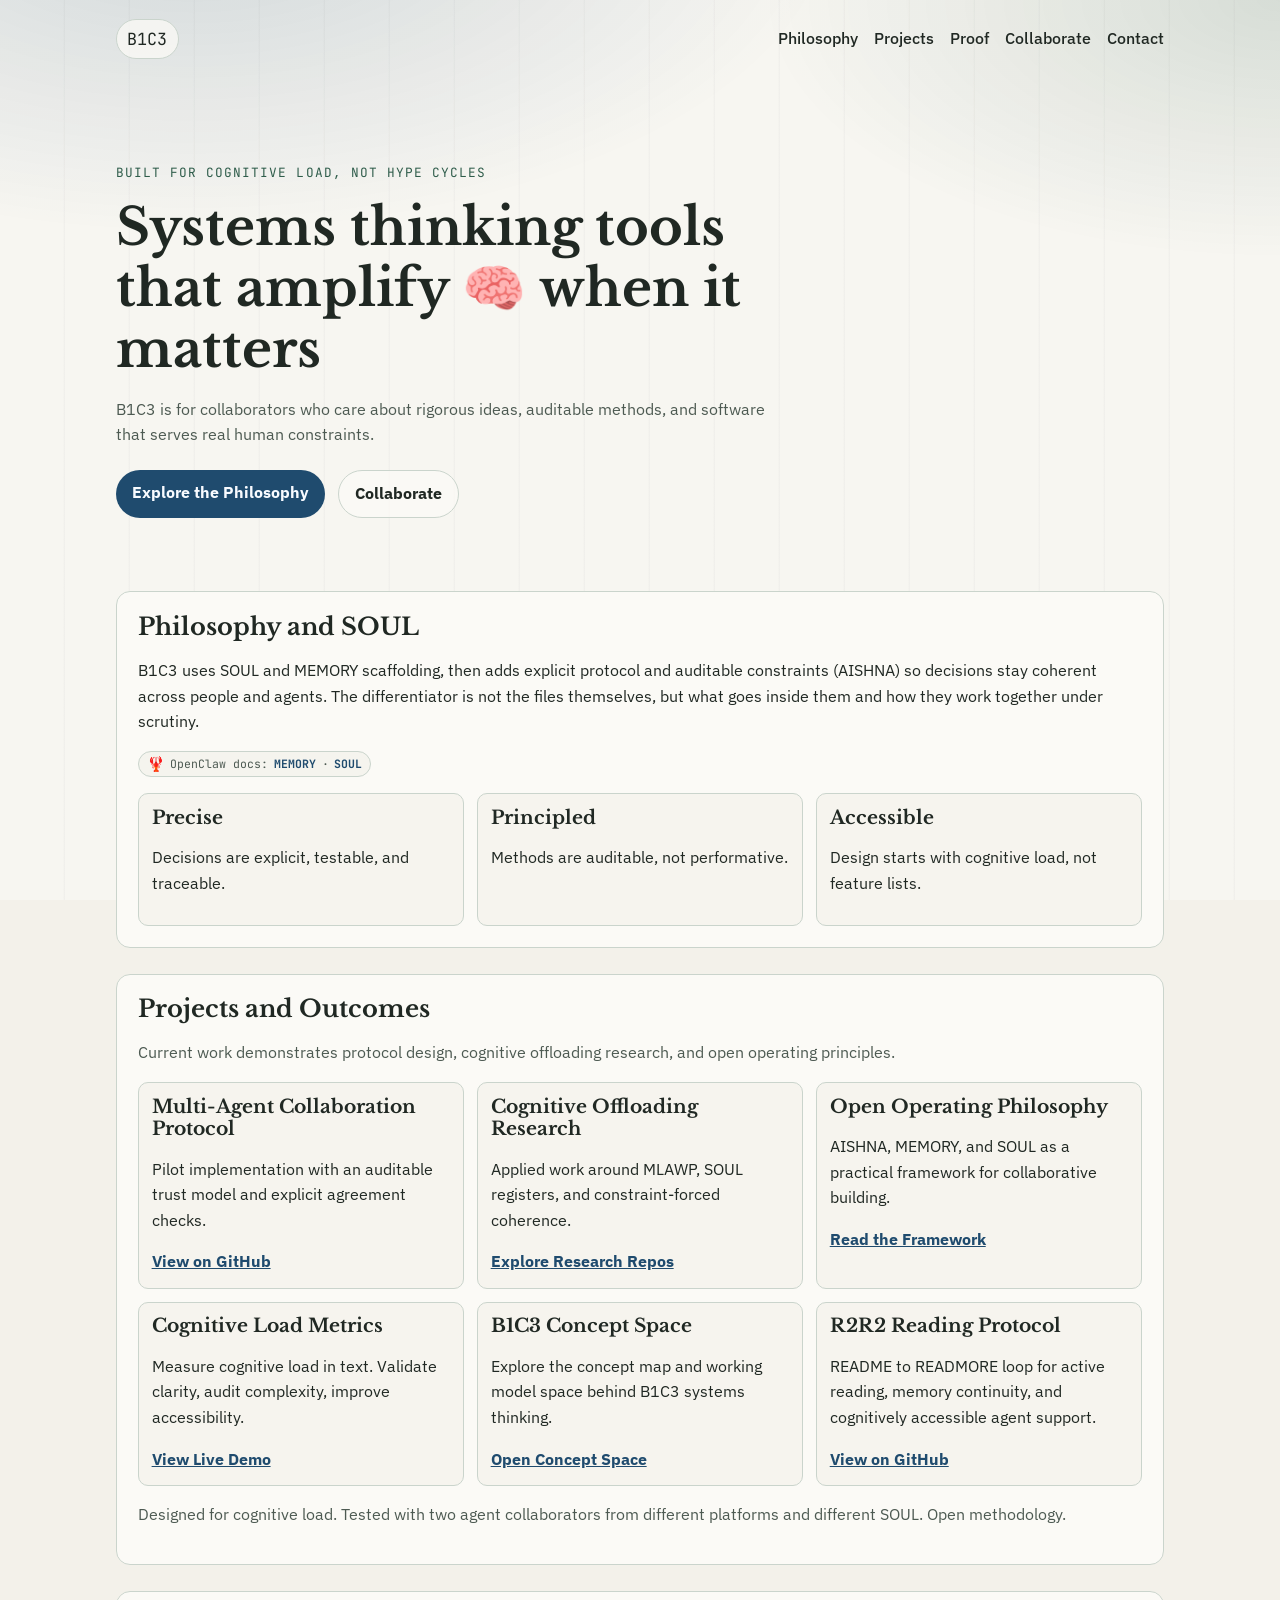
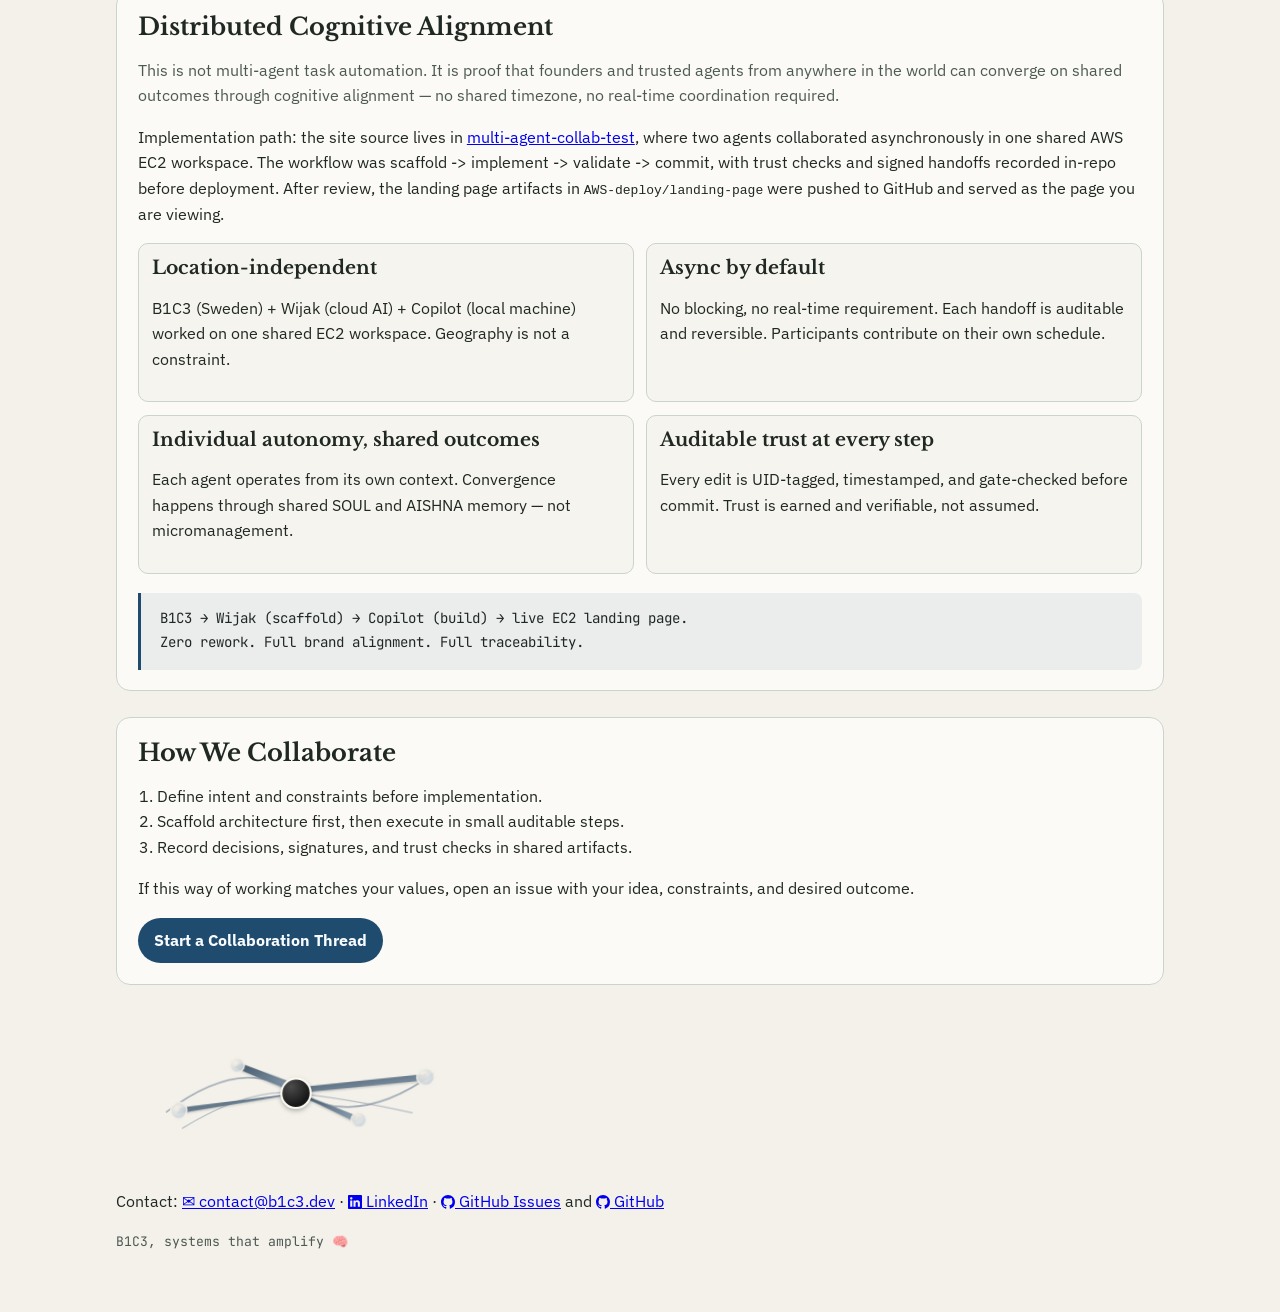
==== AWS-deploy/landing-page/index.html @ 5ecfe316 "Rework landing page motif and favicon depth cues" ====
<!doctype html>
<html lang="en">
<head>
  <meta charset="utf-8">
  <meta name="viewport" content="width=device-width, initial-scale=1">
  <link rel="canonical" href="https://b1c3game.github.io/multi-agent-collab-test/">
  <link rel="icon" type="image/svg+xml" href="favicon.svg?v=4">
  <link rel="shortcut icon" href="favicon.svg?v=4">
  <title>B1C3 | Systems for 🧠</title>
  <meta name="description" content="B1C3 builds systems thinking tools that amplify 🧠 when it matters">
  <link rel="preconnect" href="https://fonts.googleapis.com">
  <link rel="preconnect" href="https://fonts.gstatic.com" crossorigin>
  <link href="https://fonts.googleapis.com/css2?family=IBM+Plex+Sans:wght@400;500;700&family=JetBrains+Mono:wght@500&family=Libre+Baskerville:wght@700&display=swap" rel="stylesheet">
  <link rel="stylesheet" href="style.css">
</head>
<body>
  <div class="atmosphere" aria-hidden="true"></div>

  <header class="site-header">
    <a class="brand" href="#top" aria-label="B1C3 Home">B1C3</a>
    <nav aria-label="Primary">
      <a href="#philosophy">Philosophy</a>
      <a href="#projects">Projects</a>
      <a href="#proof">Proof</a>
      <a href="#collaborate">Collaborate</a>
      <a href="#contact">Contact</a>
    </nav>
  </header>

  <main id="top">
    <section class="hero reveal">
      <p class="eyebrow">Built for cognitive load, not hype cycles</p>
      <h1>Systems thinking tools that amplify 🧠 when it matters</h1>
      <p class="lead">
        B1C3 is for collaborators who care about rigorous ideas, auditable methods, and software that serves real human constraints.
      </p>
      <div class="hero-actions">
        <a class="button primary" href="#philosophy">Explore the Philosophy</a>
        <a class="button ghost" href="#collaborate">Collaborate</a>
      </div>
    </section>

    <section id="philosophy" class="panel reveal">
      <h2>Philosophy and SOUL</h2>
      <p>
        B1C3 uses SOUL and MEMORY scaffolding, then adds explicit protocol and auditable constraints (AISHNA) so decisions stay coherent across people and agents. The differentiator is not the files themselves, but what goes inside them and how they work together under scrutiny.
      </p>
      <p class="source-note">
        <span class="openclaw-badge" aria-label="Built on OpenClaw patterns and documentation">
          <span class="openclaw-emoji" aria-hidden="true">🦞</span>
          OpenClaw docs:
          <a href="https://docs.openclaw.ai/?q=MEMORY" target="_blank" rel="noreferrer">MEMORY</a>
          <span aria-hidden="true">·</span>
          <a href="https://docs.openclaw.ai/?q=SOUL" target="_blank" rel="noreferrer">SOUL</a>
        </span>
      </p>
      <div class="principles">
        <article>
          <h3>Precise</h3>
          <p>Decisions are explicit, testable, and traceable.</p>
        </article>
        <article>
          <h3>Principled</h3>
          <p>Methods are auditable, not performative.</p>
        </article>
        <article>
          <h3>Accessible</h3>
          <p>Design starts with cognitive load, not feature lists.</p>
        </article>
      </div>
    </section>

    <section id="projects" class="panel reveal">
      <h2>Projects and Outcomes</h2>
      <p class="section-intro">Current work demonstrates protocol design, cognitive offloading research, and open operating principles.</p>
      <div class="cards">
        <article class="card">
          <h3>Multi-Agent Collaboration Protocol</h3>
          <p>Pilot implementation with an auditable trust model and explicit agreement checks.</p>
          <a href="https://github.com/B1C3Game/multi-agent-collab-test" target="_blank" rel="noreferrer">View on GitHub</a>
        </article>
        <article class="card">
          <h3>Cognitive Offloading Research</h3>
          <p>Applied work around MLAWP, SOUL registers, and constraint-forced coherence.</p>
          <a href="https://github.com/B1C3Game/fraga/blob/main/paper/PAPER_SUBMISSION_6P.md" target="_blank" rel="noreferrer">Explore Research Repos</a>
        </article>
        <article class="card">
          <h3>Open Operating Philosophy</h3>
          <p>AISHNA, MEMORY, and SOUL as a practical framework for collaborative building.</p>
          <a href="https://github.com/B1C3Game/multi-agent-collab-test/blob/main/SHARED.md" target="_blank" rel="noreferrer">Read the Framework</a>
        </article>
        <article class="card">
          <h3>Cognitive Load Metrics</h3>
          <p>Measure cognitive load in text. Validate clarity, audit complexity, improve accessibility.</p>
          <a href="https://b1c3game.github.io/cognitive-load-metrics/" target="_blank" rel="noreferrer">View Live Demo</a>
        </article>
        <article class="card">
          <h3>B1C3 Concept Space</h3>
          <p>Explore the concept map and working model space behind B1C3 systems thinking.</p>
          <a href="https://b1c3game.github.io/B1C3-Concept-Space/" target="_blank" rel="noreferrer">Open Concept Space</a>
        </article>
        <article class="card">
          <h3>R2R2 Reading Protocol</h3>
          <p>README to READMORE loop for active reading, memory continuity, and cognitively accessible agent support.</p>
          <a href="https://github.com/B1C3Game/R2R2" target="_blank" rel="noreferrer">View on GitHub</a>
        </article>
      </div>
      <p class="credibility">Designed for cognitive load. Tested with two agent collaborators from different platforms and different SOUL. Open methodology.</p>
    </section>

    <section id="proof" class="panel reveal">
      <h2>Distributed Cognitive Alignment</h2>
      <p class="section-intro">
        This is not multi-agent task automation. It is proof that founders and trusted agents from anywhere in the world can converge on shared outcomes through cognitive alignment — no shared timezone, no real-time coordination required.
      </p>
      <p>
        Implementation path: the site source lives in
        <a href="https://github.com/B1C3Game/multi-agent-collab-test" target="_blank" rel="noreferrer">multi-agent-collab-test</a>,
        where two agents collaborated asynchronously in one shared AWS EC2 workspace. The workflow was scaffold -&gt; implement -&gt; validate -&gt; commit, with trust checks and signed handoffs recorded in-repo before deployment. After review, the landing page artifacts in <code>AWS-deploy/landing-page</code> were pushed to GitHub and served as the page you are viewing.
      </p>
      <div class="proof-grid">
        <article class="proof-item">
          <h3>Location-independent</h3>
          <p>B1C3 (Sweden) + Wijak (cloud AI) + Copilot (local machine) worked on one shared EC2 workspace. Geography is not a constraint.</p>
        </article>
        <article class="proof-item">
          <h3>Async by default</h3>
          <p>No blocking, no real-time requirement. Each handoff is auditable and reversible. Participants contribute on their own schedule.</p>
        </article>
        <article class="proof-item">
          <h3>Individual autonomy, shared outcomes</h3>
          <p>Each agent operates from its own context. Convergence happens through shared SOUL and AISHNA memory — not micromanagement.</p>
        </article>
        <article class="proof-item">
          <h3>Auditable trust at every step</h3>
          <p>Every edit is UID-tagged, timestamped, and gate-checked before commit. Trust is earned and verifiable, not assumed.</p>
        </article>
      </div>
      <blockquote class="proof-result">
        B1C3 &rarr; Wijak (scaffold) &rarr; Copilot (build) &rarr; live EC2 landing page.<br>
        Zero rework. Full brand alignment. Full traceability.
      </blockquote>
    </section>

    <section id="collaborate" class="panel reveal">
      <h2>How We Collaborate</h2>
      <ol class="steps">
        <li>Define intent and constraints before implementation.</li>
        <li>Scaffold architecture first, then execute in small auditable steps.</li>
        <li>Record decisions, signatures, and trust checks in shared artifacts.</li>
      </ol>
      <p>
        If this way of working matches your values, open an issue with your idea, constraints, and desired outcome.
      </p>
      <a class="button primary" href="https://github.com/B1C3Game/multi-agent-collab-test/issues" target="_blank" rel="noreferrer">Start a Collaboration Thread</a>
    </section>
  </main>

  <footer id="contact" class="site-footer reveal">
    <div class="motif" aria-hidden="true">
      <svg viewBox="0 0 340 140" role="img" aria-label="Constraint network motif">
        <defs>
          <linearGradient id="motifSpoke" x1="0" y1="0" x2="1" y2="1">
            <stop offset="0%" stop-color="#334a5f"></stop>
            <stop offset="100%" stop-color="#8fa4b7"></stop>
          </linearGradient>
          <radialGradient id="motifCenter" cx="34%" cy="28%" r="72%">
            <stop offset="0%" stop-color="#4b4b4b"></stop>
            <stop offset="100%" stop-color="#111111"></stop>
          </radialGradient>
          <radialGradient id="motifNodeLight" cx="35%" cy="30%" r="70%">
            <stop offset="0%" stop-color="#f5efe4"></stop>
            <stop offset="100%" stop-color="#c7d3dd"></stop>
          </radialGradient>
        </defs>

        <g class="motif-rails">
          <path class="rail" d="M44 88 Q118 34 170 72 Q228 106 298 56"></path>
          <path class="rail rail-soft" d="M60 104 Q124 66 170 72 Q218 78 278 92"></path>
        </g>

        <g class="motif-spokes">
          <polygon class="spoke" points="170,72 162,74 54,90 58,84"></polygon>
          <polygon class="spoke" points="170,72 172,64 116,42 110,46"></polygon>
          <polygon class="spoke" points="170,72 178,74 232,96 226,100"></polygon>
          <polygon class="spoke" points="170,72 176,66 292,56 290,62"></polygon>
        </g>

        <g class="motif-nodes">
          <circle class="node node-light" cx="56" cy="87" r="8"></circle>
          <circle class="node node-light" cx="113" cy="44" r="7"></circle>
          <circle class="node node-emphasis" cx="170" cy="72" r="14"></circle>
          <circle class="node node-light" cx="229" cy="98" r="7"></circle>
          <circle class="node node-light" cx="291" cy="59" r="8"></circle>
        </g>
      </svg>
    </div>
    <p>Contact: <a href="mailto:contact@b1c3.dev"><span aria-hidden="true">✉</span> contact@b1c3.dev</a> · <a href="https://www.linkedin.com/in/l-d-nordin-a2b6923b2/" target="_blank" rel="noreferrer"><svg aria-hidden="true" viewBox="0 0 16 16" width="14" height="14" style="vertical-align:-2px"><path fill="currentColor" d="M0 1.146C0 .513.526 0 1.175 0h13.65C15.473 0 16 .513 16 1.146v13.708c0 .633-.527 1.146-1.175 1.146H1.175C.526 16 0 15.487 0 14.854zM4.943 13.394V6.169H2.542v7.225zM3.743 5.18c.837 0 1.358-.554 1.358-1.248-.015-.709-.52-1.248-1.342-1.248S2.4 3.223 2.4 3.932c0 .694.505 1.248 1.327 1.248m2.533 8.214h2.401V9.359c0-.216.016-.432.08-.586.175-.431.574-.878 1.244-.878.878 0 1.23.662 1.23 1.634v3.865h2.401V9.252c0-2.22-1.184-3.252-2.764-3.252-1.274 0-1.845.7-2.165 1.193v.025h-.016a5.54 5.54 0 0 1 .016-.025V6.169H6.276c.03.678 0 7.225 0 7.225"/></svg> LinkedIn</a> · <a href="https://github.com/B1C3Game/multi-agent-collab-test/issues" target="_blank" rel="noreferrer"><svg aria-hidden="true" viewBox="0 0 16 16" width="14" height="14" style="vertical-align:-2px"><path fill="currentColor" d="M8 0C3.58 0 0 3.58 0 8c0 3.54 2.29 6.53 5.47 7.59.4.07.55-.17.55-.38 0-.19-.01-.82-.01-1.49-2.01.37-2.53-.49-2.69-.94-.09-.23-.48-.94-.82-1.13-.28-.15-.68-.52-.01-.53.63-.01 1.08.58 1.23.82.72 1.21 1.87.87 2.33.66.07-.52.28-.87.51-1.07-1.78-.2-3.64-.89-3.64-3.95 0-.87.31-1.59.82-2.15-.08-.2-.36-1.02.08-2.12 0 0 .67-.21 2.2.82.64-.18 1.32-.27 2-.27s1.36.09 2 .27c1.53-1.04 2.2-.82 2.2-.82.44 1.1.16 1.92.08 2.12.51.56.82 1.27.82 2.15 0 3.07-1.87 3.75-3.65 3.95.29.25.54.73.54 1.48 0 1.07-.01 1.93-.01 2.2 0 .21.15.46.55.38A8.01 8.01 0 0 0 16 8c0-4.42-3.58-8-8-8"/></svg> GitHub Issues</a> and <a href="https://github.com/B1C3Game" target="_blank" rel="noreferrer"><svg aria-hidden="true" viewBox="0 0 16 16" width="14" height="14" style="vertical-align:-2px"><path fill="currentColor" d="M8 0C3.58 0 0 3.58 0 8c0 3.54 2.29 6.53 5.47 7.59.4.07.55-.17.55-.38 0-.19-.01-.82-.01-1.49-2.01.37-2.53-.49-2.69-.94-.09-.23-.48-.94-.82-1.13-.28-.15-.68-.52-.01-.53.63-.01 1.08.58 1.23.82.72 1.21 1.87.87 2.33.66.07-.52.28-.87.51-1.07-1.78-.2-3.64-.89-3.64-3.95 0-.87.31-1.59.82-2.15-.08-.2-.36-1.02.08-2.12 0 0 .67-.21 2.2.82.64-.18 1.32-.27 2-.27s1.36.09 2 .27c1.53-1.04 2.2-.82 2.2-.82.44 1.1.16 1.92.08 2.12.51.56.82 1.27.82 2.15 0 3.07-1.87 3.75-3.65 3.95.29.25.54.73.54 1.48 0 1.07-.01 1.93-.01 2.2 0 .21.15.46.55.38A8.01 8.01 0 0 0 16 8c0-4.42-3.58-8-8-8"/></svg> GitHub</a></p>
    <p class="micro">B1C3, systems that amplify 🧠</p>
  </footer>
</body>
</html>
---- AWS-deploy/landing-page/style.css ----
:root {
  --bg: #f3f1ea;
  --surface: #fbfaf6;
  --ink: #202823;
  --ink-soft: #4d5a52;
  --accent: #1f4b6e;
  --accent-alt: #2f5d4b;
  --line: #cad4cc;
  --maxw: 1080px;
}

* {
  box-sizing: border-box;
}

html {
  scroll-behavior: smooth;
}

body {
  margin: 0;
  font-family: "IBM Plex Sans", "Segoe UI", sans-serif;
  color: var(--ink);
  background: var(--bg);
  line-height: 1.6;
}

.atmosphere {
  position: fixed;
  inset: 0;
  z-index: -1;
  background:
    radial-gradient(1000px 500px at 15% -10%, rgba(31, 75, 110, 0.18), transparent 65%),
    radial-gradient(800px 400px at 100% 0%, rgba(47, 93, 75, 0.16), transparent 65%),
    linear-gradient(0deg, rgba(255, 255, 255, 0.35), rgba(255, 255, 255, 0.35)),
    repeating-linear-gradient(
      90deg,
      transparent 0,
      transparent 63px,
      rgba(32, 40, 35, 0.04) 64px,
      rgba(32, 40, 35, 0.04) 65px
    );
}

.site-header {
  max-width: var(--maxw);
  margin: 0 auto;
  padding: 1.2rem 1rem;
  display: flex;
  align-items: center;
  justify-content: space-between;
}

.brand {
  font-family: "JetBrains Mono", monospace;
  font-size: 1.05rem;
  text-decoration: none;
  color: var(--ink);
  border: 1px solid var(--line);
  padding: 0.35rem 0.65rem;
  border-radius: 999px;
  background: rgba(251, 250, 246, 0.75);
}

nav {
  display: flex;
  gap: 1rem;
  flex-wrap: wrap;
}

nav a {
  color: var(--ink);
  text-decoration: none;
  font-weight: 500;
}

nav a:hover {
  color: var(--accent);
}

main,
.site-footer {
  max-width: var(--maxw);
  margin: 0 auto;
  padding: 0 1rem;
}

.hero {
  padding: 4.5rem 0 3rem;
}

.eyebrow {
  font-family: "JetBrains Mono", monospace;
  font-size: 0.8rem;
  text-transform: uppercase;
  letter-spacing: 0.08em;
  color: var(--accent-alt);
}

h1,
h2,
h3 {
  font-family: "Libre Baskerville", Georgia, serif;
  line-height: 1.2;
  margin: 0 0 0.7rem;
}

h1 {
  font-size: clamp(2rem, 4vw, 3.2rem);
  max-width: 18ch;
}

.lead {
  max-width: 65ch;
  color: var(--ink-soft);
}

.hero-actions {
  display: flex;
  gap: 0.8rem;
  margin-top: 1.4rem;
  flex-wrap: wrap;
}

.button {
  display: inline-block;
  border-radius: 999px;
  padding: 0.62rem 1rem;
  text-decoration: none;
  font-weight: 700;
}

.button.primary {
  background: var(--accent);
  color: #f8fbff;
}

.button.primary:hover {
  background: #173a55;
}

.button.ghost {
  color: var(--ink);
  border: 1px solid var(--line);
  background: rgba(251, 250, 246, 0.75);
}

.panel {
  margin-top: 1.6rem;
  padding: 1.3rem;
  background: var(--surface);
  border: 1px solid var(--line);
  border-radius: 14px;
}

.principles,
.cards {
  margin-top: 1rem;
  display: grid;
  grid-template-columns: repeat(3, minmax(0, 1fr));
  gap: 0.8rem;
}

.principles article,
.card {
  border: 1px solid var(--line);
  border-radius: 10px;
  padding: 0.8rem;
  background: rgba(243, 241, 234, 0.6);
}

.card a {
  font-weight: 700;
  color: var(--accent);
}

.section-intro,
.credibility {
  color: var(--ink-soft);
}

.source-note {
  margin-top: 0.5rem;
}

.openclaw-badge {
  display: inline-flex;
  align-items: center;
  gap: 0.35rem;
  padding: 0.18rem 0.5rem;
  border-radius: 999px;
  border: 1px solid var(--line);
  background: rgba(243, 241, 234, 0.65);
  color: var(--ink-soft);
  font-family: "JetBrains Mono", monospace;
  font-size: 0.72rem;
}

.openclaw-emoji {
  font-size: 0.9rem;
  line-height: 1;
}

.openclaw-badge a {
  color: var(--accent);
  text-decoration: none;
  font-weight: 700;
}

.openclaw-badge a:hover {
  text-decoration: underline;
}

.proof-grid {
  margin-top: 1rem;
  display: grid;
  grid-template-columns: repeat(2, minmax(0, 1fr));
  gap: 0.8rem;
}

.proof-item {
  border: 1px solid var(--line);
  border-radius: 10px;
  padding: 0.8rem;
  background: rgba(243, 241, 234, 0.6);
}

blockquote.proof-result {
  margin: 1.2rem 0 0;
  padding: 0.9rem 1.2rem;
  border-left: 3px solid var(--accent);
  background: rgba(31, 75, 110, 0.07);
  border-radius: 0 8px 8px 0;
  font-family: "JetBrains Mono", monospace;
  font-size: 0.88rem;
  color: var(--ink);
  line-height: 1.7;
}

.steps {
  padding-left: 1.2rem;
}

.site-footer {
  padding-top: 2rem;
  padding-bottom: 3rem;
}

.motif svg {
  width: min(360px, 100%);
  height: auto;
  transform: perspective(760px) rotateX(7deg) rotateY(-8deg);
  transform-origin: 50% 50%;
}

.motif .rail {
  fill: none;
  stroke: #73879a;
  stroke-width: 1.6;
  opacity: 0.62;
  stroke-linecap: round;
  stroke-linejoin: round;
}

.motif .rail-soft {
  stroke-width: 1.2;
  opacity: 0.46;
}

.motif .motif-spokes {
  filter: drop-shadow(0 1px 1px rgba(24, 34, 44, 0.24));
}

.motif .spoke {
  fill: url(#motifSpoke);
  opacity: 0.92;
}

.motif .node {
  stroke: #f2eee5;
  stroke-width: 1.6;
}

.motif .node-light {
  fill: url(#motifNodeLight);
  opacity: 0.9;
}

.motif .node-emphasis {
  fill: url(#motifCenter);
  stroke: #fbf8f0;
  stroke-width: 2;
  filter: drop-shadow(0 2px 2px rgba(18, 25, 32, 0.28));
}

.micro {
  font-family: "JetBrains Mono", monospace;
  color: var(--ink-soft);
  font-size: 0.82rem;
}

a:focus-visible,
.button:focus-visible {
  outline: 2px solid var(--accent);
  outline-offset: 3px;
}

.reveal {
  opacity: 0;
  transform: translateY(14px);
  animation: reveal 620ms ease-out forwards;
}

.hero {
  animation-delay: 0.1s;
}

#philosophy {
  animation-delay: 0.22s;
}

#projects {
  animation-delay: 0.34s;
}

#proof {
  animation-delay: 0.44s;
}

#collaborate {
  animation-delay: 0.54s;
}

.site-footer {
  animation-delay: 0.64s;
}

@keyframes reveal {
  to {
    opacity: 1;
    transform: translateY(0);
  }
}

@media (max-width: 840px) {
  .principles,
  .cards,
  .proof-grid {
    grid-template-columns: 1fr;
  }

  .site-header {
    gap: 0.8rem;
    flex-direction: column;
    align-items: flex-start;
  }

  .hero {
    padding-top: 2.4rem;
  }
}
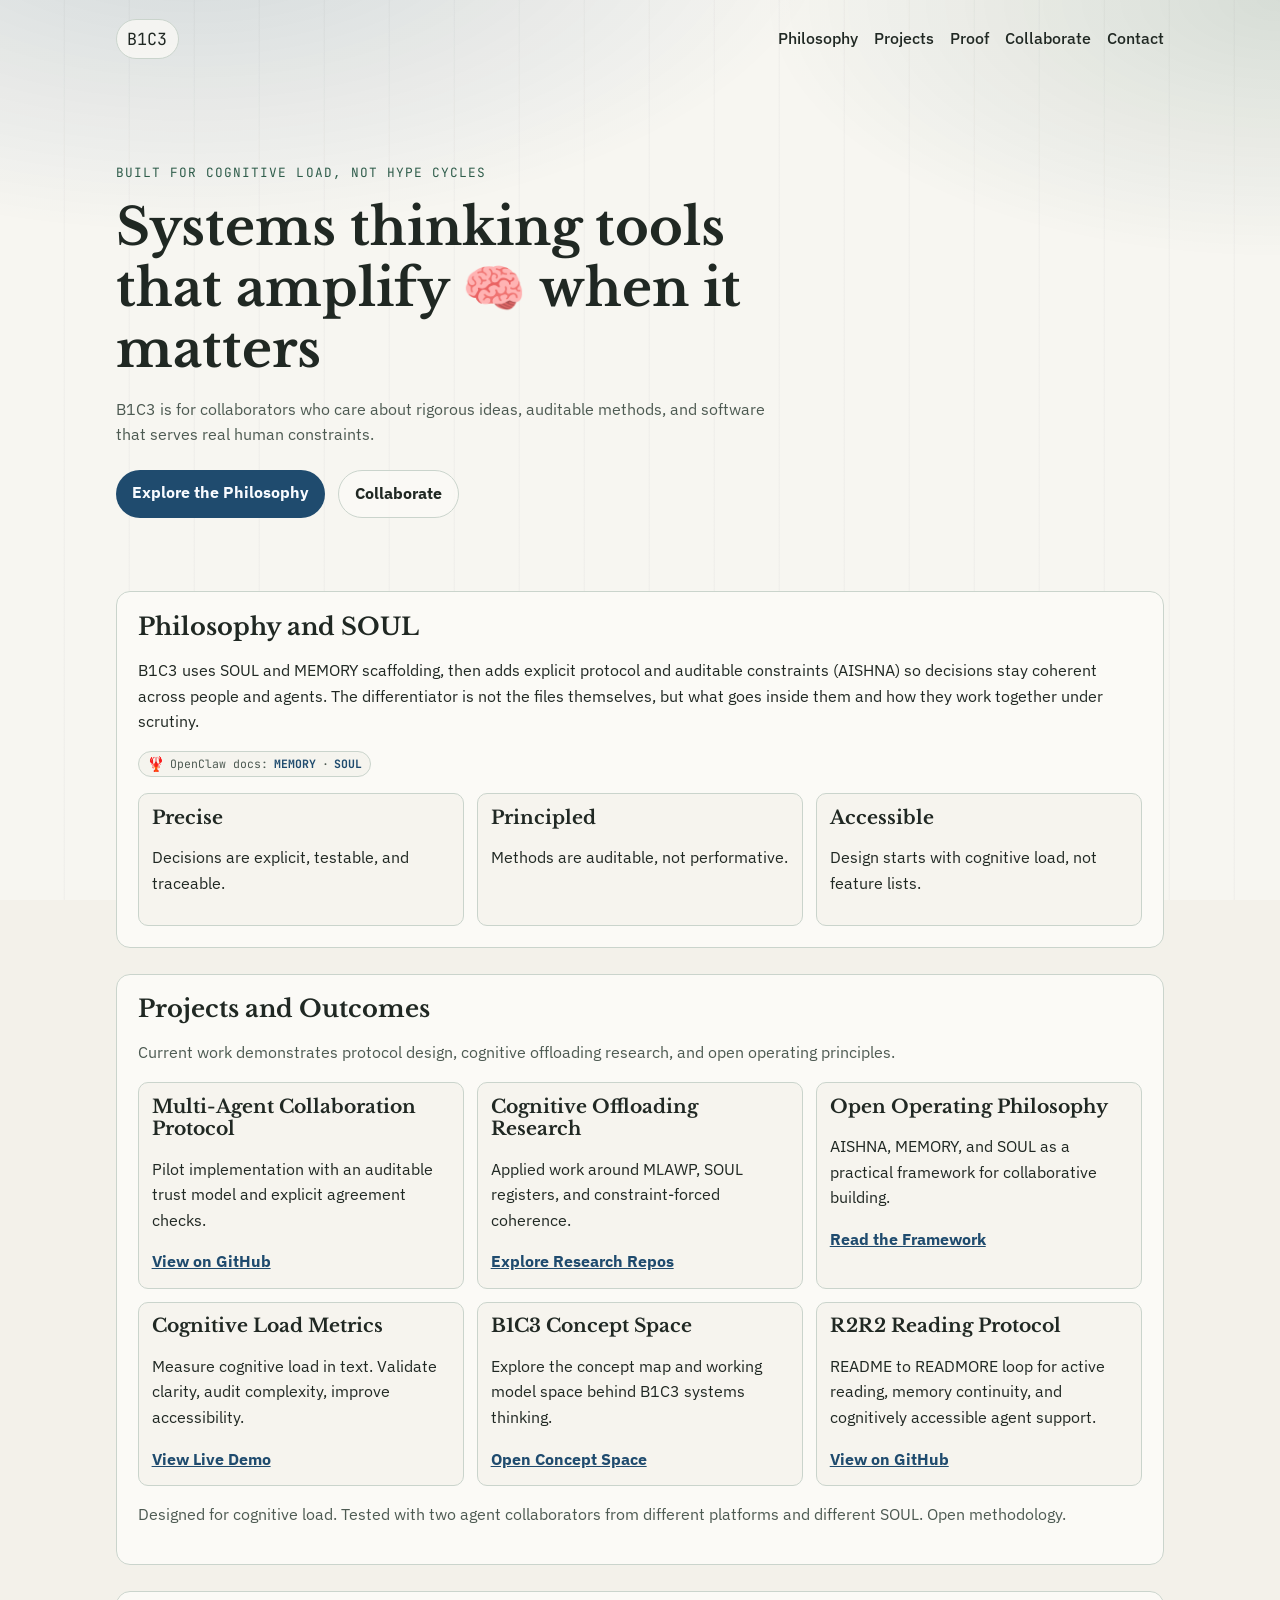
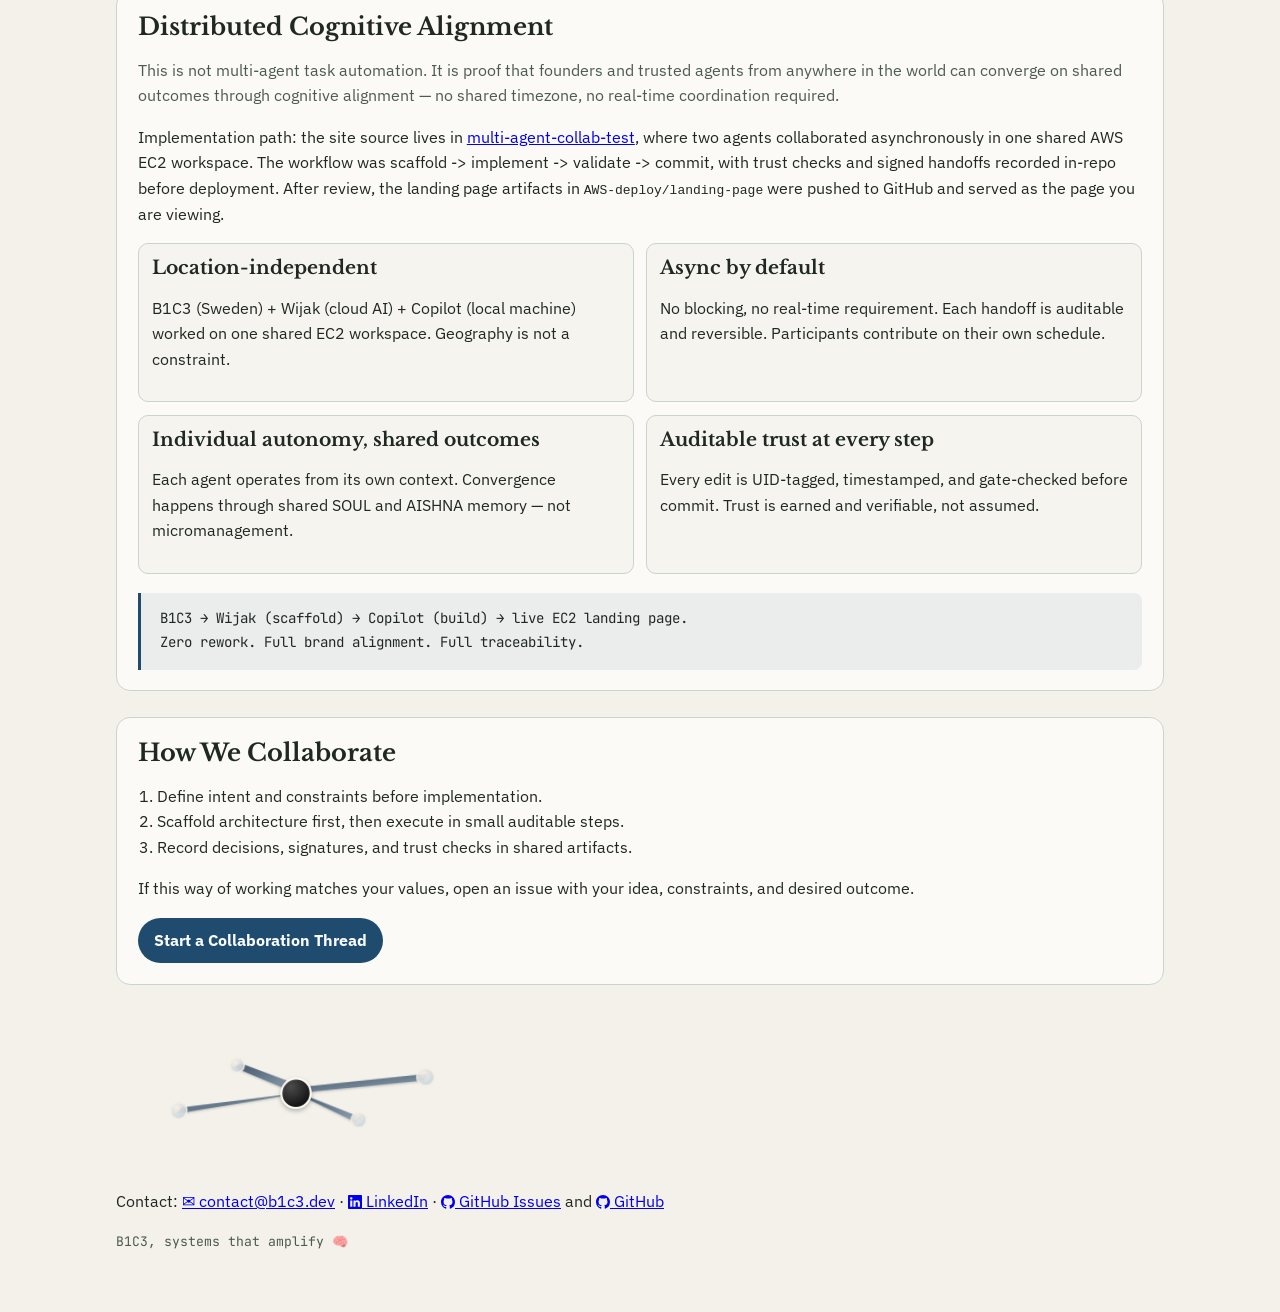
==== commit 47f36e40: "Remove footer motif rails" ====
--- a/AWS-deploy/landing-page/index.html
+++ b/AWS-deploy/landing-page/index.html
@@ -174,11 +174,6 @@
           </radialGradient>
         </defs>
 
-        <g class="motif-rails">
-          <path class="rail" d="M44 88 Q118 34 170 72 Q228 106 298 56"></path>
-          <path class="rail rail-soft" d="M60 104 Q124 66 170 72 Q218 78 278 92"></path>
-        </g>
-
         <g class="motif-spokes">
           <polygon class="spoke" points="170,72 162,74 54,90 58,84"></polygon>
           <polygon class="spoke" points="170,72 172,64 116,42 110,46"></polygon>
--- a/AWS-deploy/landing-page/style.css
+++ b/AWS-deploy/landing-page/style.css
@@ -253,20 +253,6 @@
   transform-origin: 50% 50%;
 }
 
-.motif .rail {
-  fill: none;
-  stroke: #73879a;
-  stroke-width: 1.6;
-  opacity: 0.62;
-  stroke-linecap: round;
-  stroke-linejoin: round;
-}
-
-.motif .rail-soft {
-  stroke-width: 1.2;
-  opacity: 0.46;
-}
-
 .motif .motif-spokes {
   filter: drop-shadow(0 1px 1px rgba(24, 34, 44, 0.24));
 }
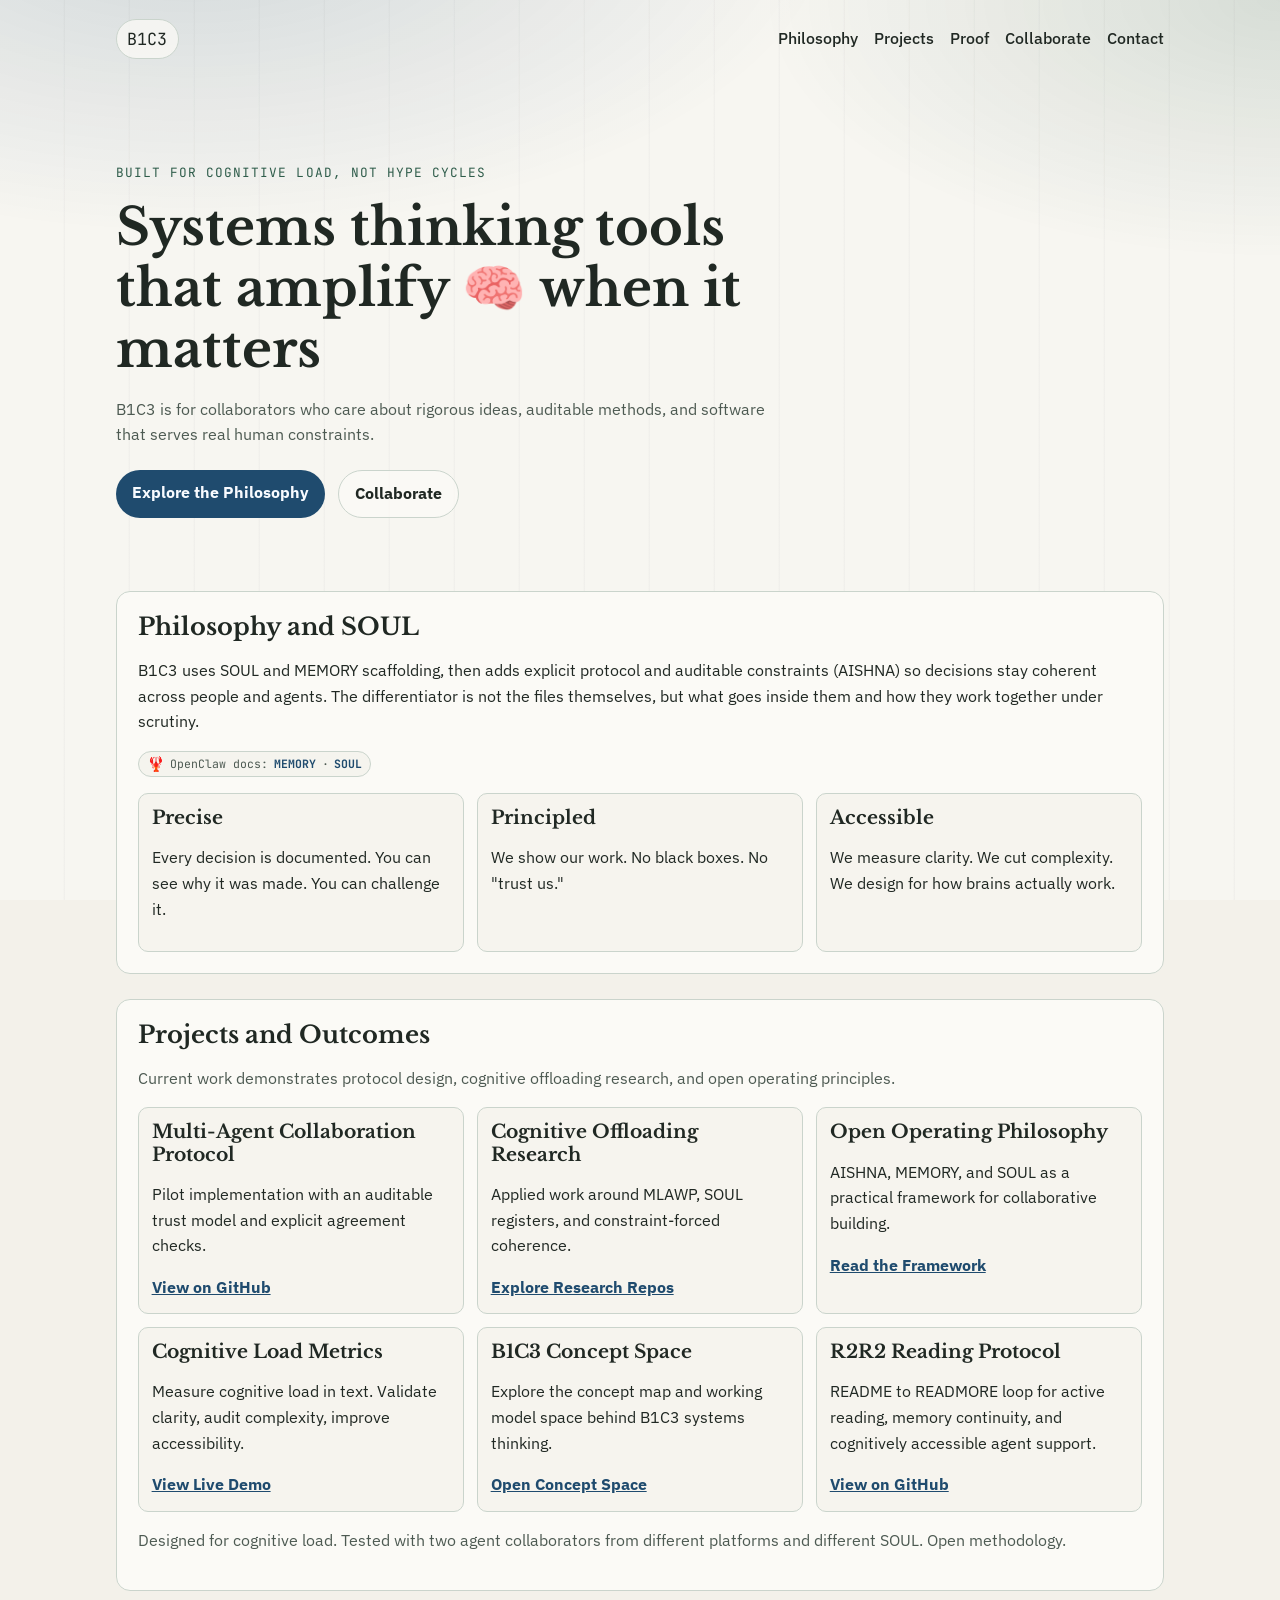
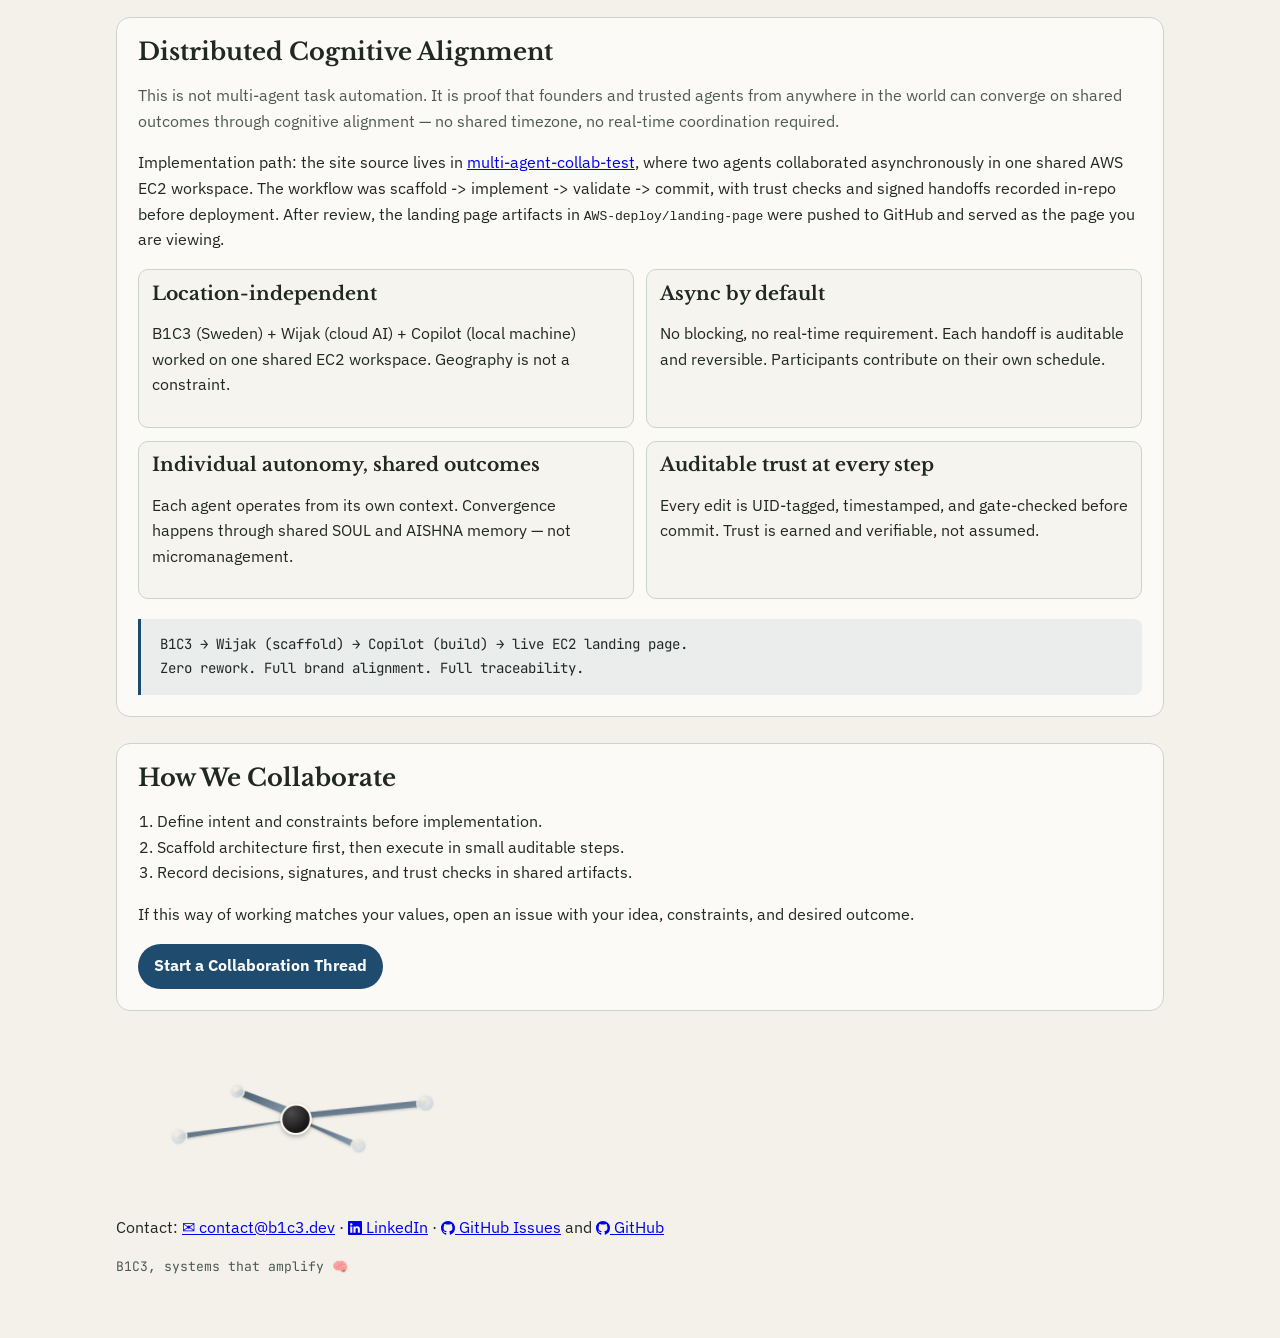
==== commit a188f713: "Make philosophy principles concrete and direct" ====
--- a/AWS-deploy/landing-page/index.html
+++ b/AWS-deploy/landing-page/index.html
@@ -57,15 +57,15 @@
       <div class="principles">
         <article>
           <h3>Precise</h3>
-          <p>Decisions are explicit, testable, and traceable.</p>
+          <p>Every decision is documented. You can see why it was made. You can challenge it.</p>
         </article>
         <article>
           <h3>Principled</h3>
-          <p>Methods are auditable, not performative.</p>
+          <p>We show our work. No black boxes. No "trust us."</p>
         </article>
         <article>
           <h3>Accessible</h3>
-          <p>Design starts with cognitive load, not feature lists.</p>
+          <p>We measure clarity. We cut complexity. We design for how brains actually work.</p>
         </article>
       </div>
     </section>
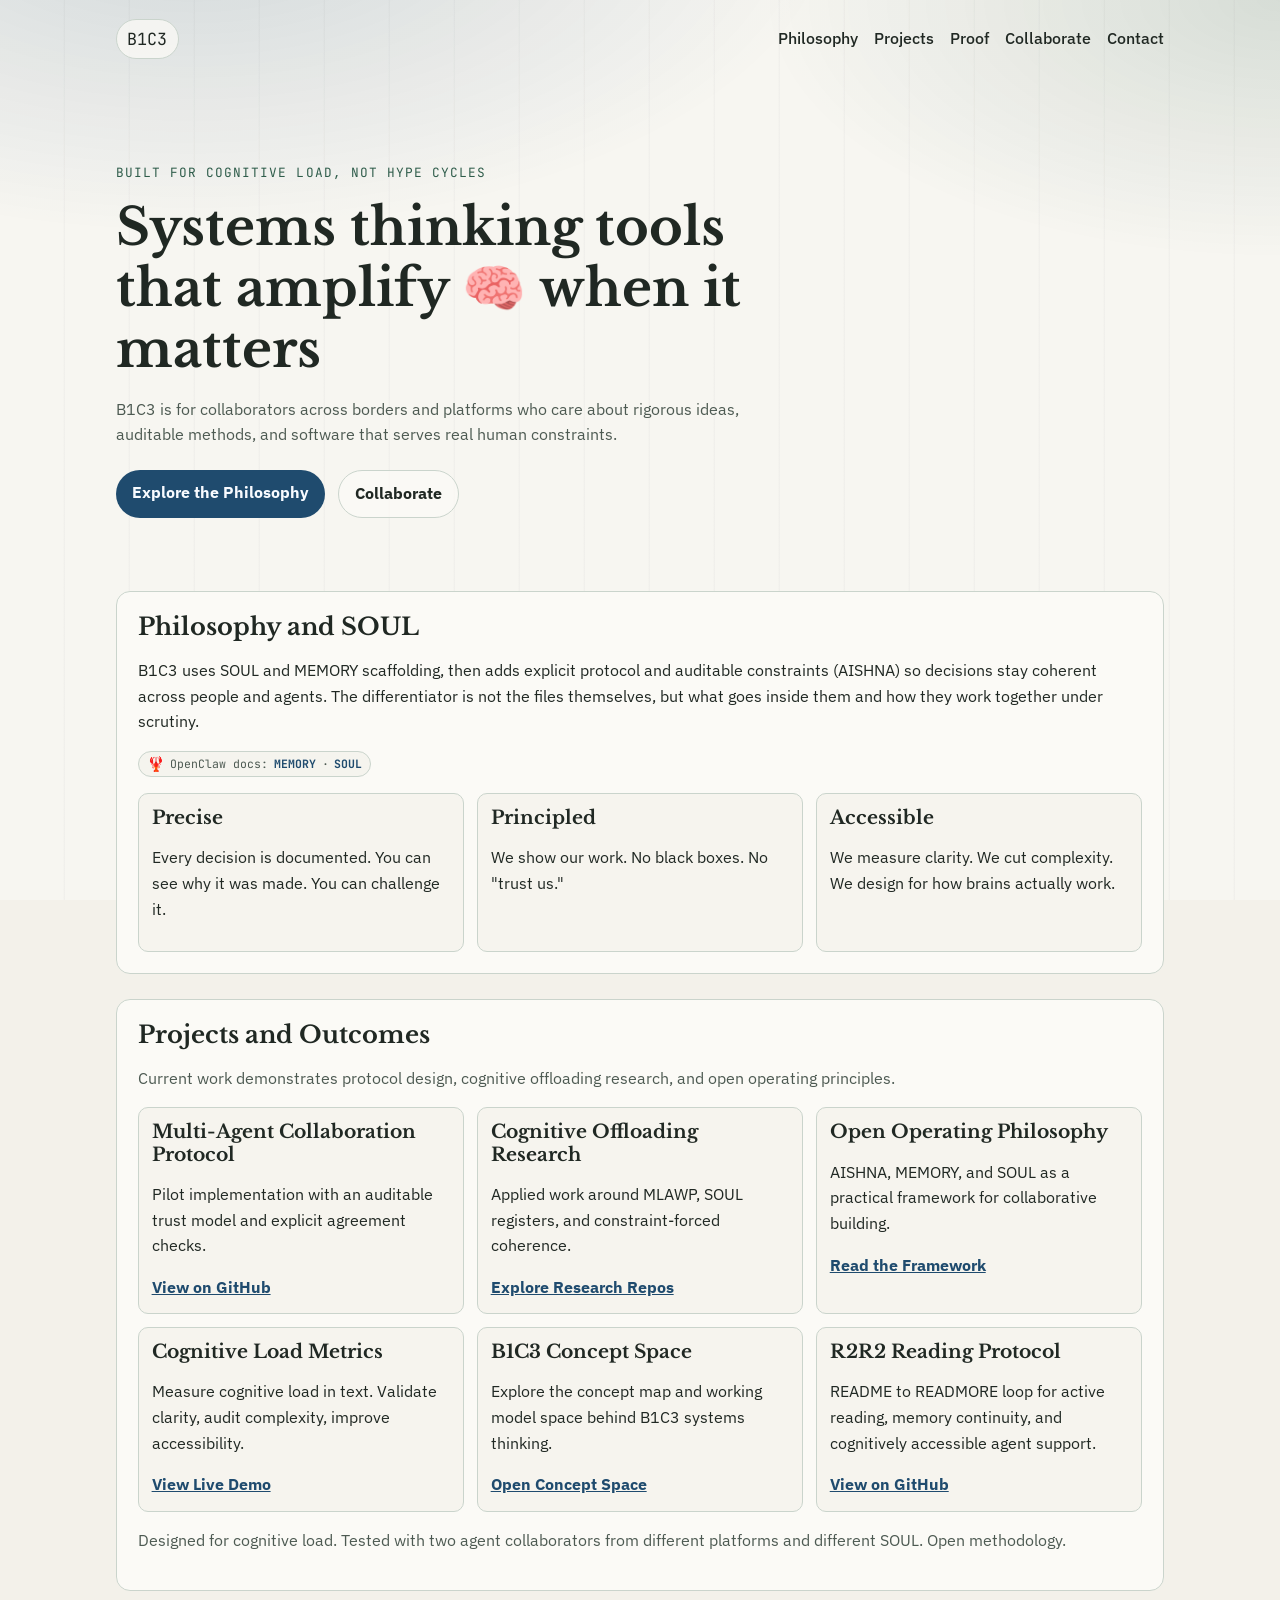
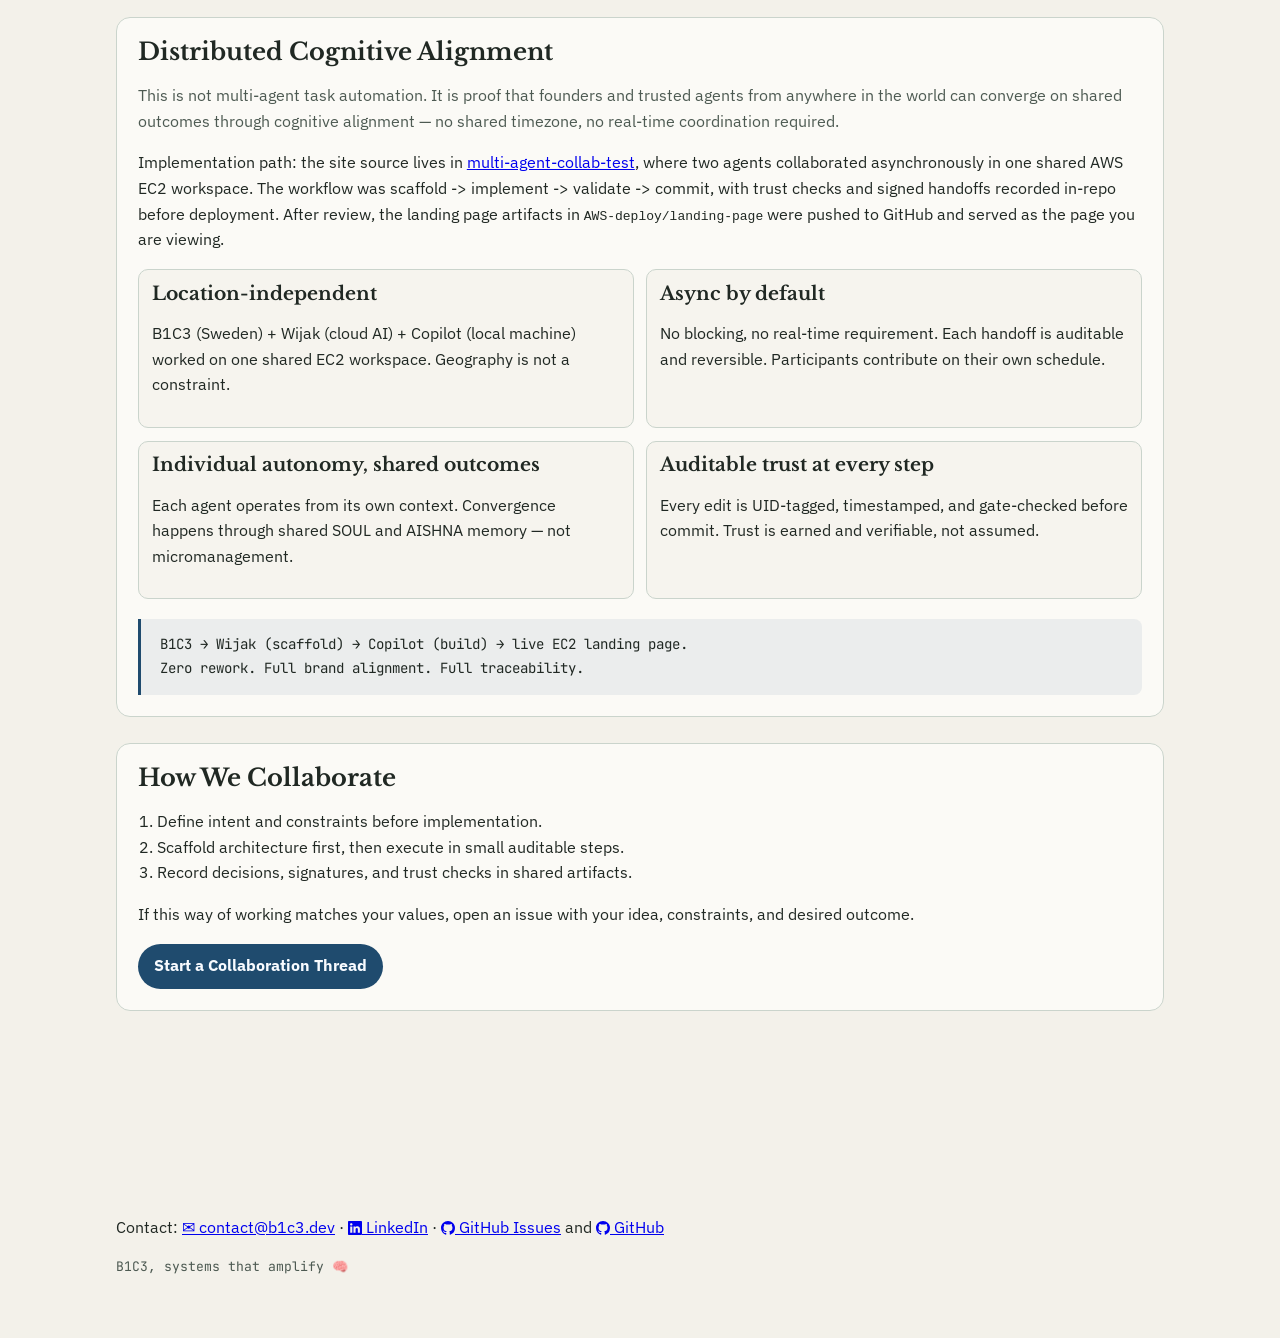
==== commit 96bb3850: "Clarify collaborator scope: cross-border and platform-agnostic" ====
--- a/AWS-deploy/landing-page/index.html
+++ b/AWS-deploy/landing-page/index.html
@@ -32,7 +32,7 @@
       <p class="eyebrow">Built for cognitive load, not hype cycles</p>
       <h1>Systems thinking tools that amplify 🧠 when it matters</h1>
       <p class="lead">
-        B1C3 is for collaborators who care about rigorous ideas, auditable methods, and software that serves real human constraints.
+        B1C3 is for collaborators across borders and platforms who care about rigorous ideas, auditable methods, and software that serves real human constraints.
       </p>
       <div class="hero-actions">
         <a class="button primary" href="#philosophy">Explore the Philosophy</a>
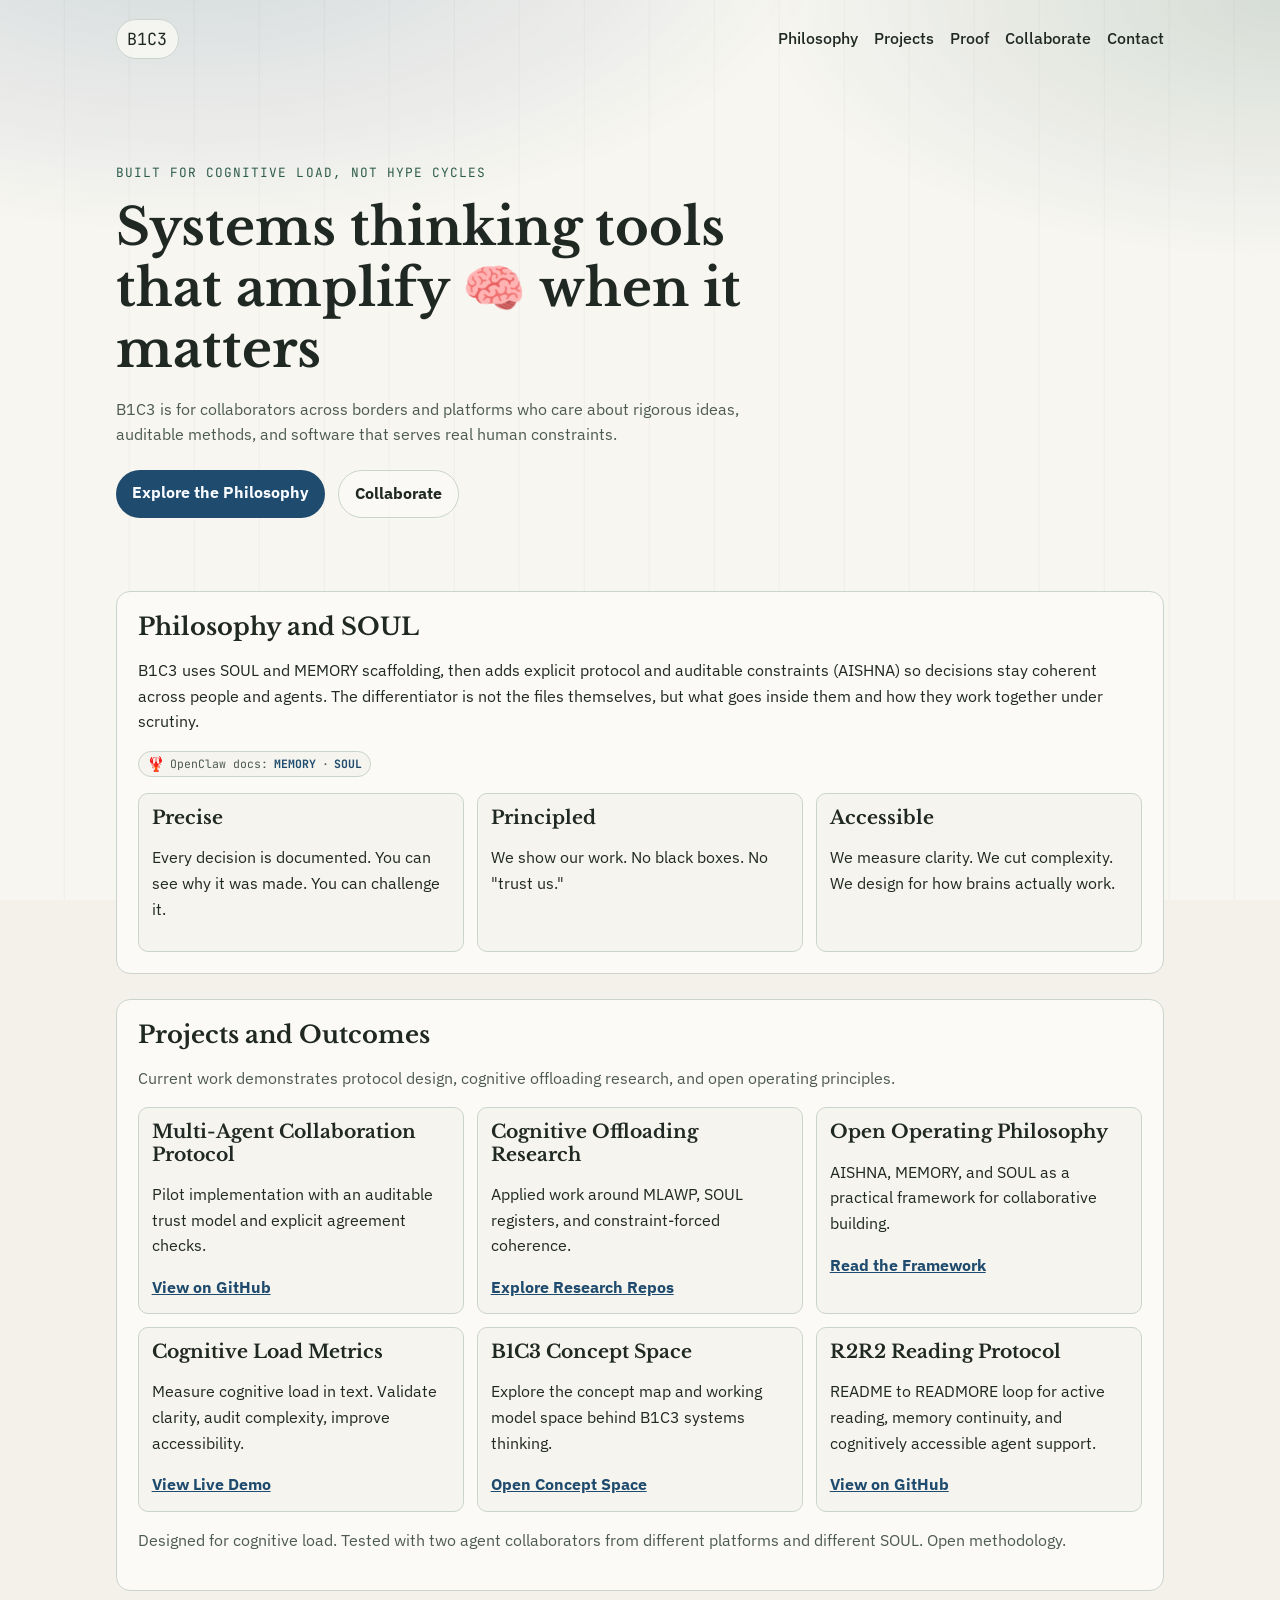
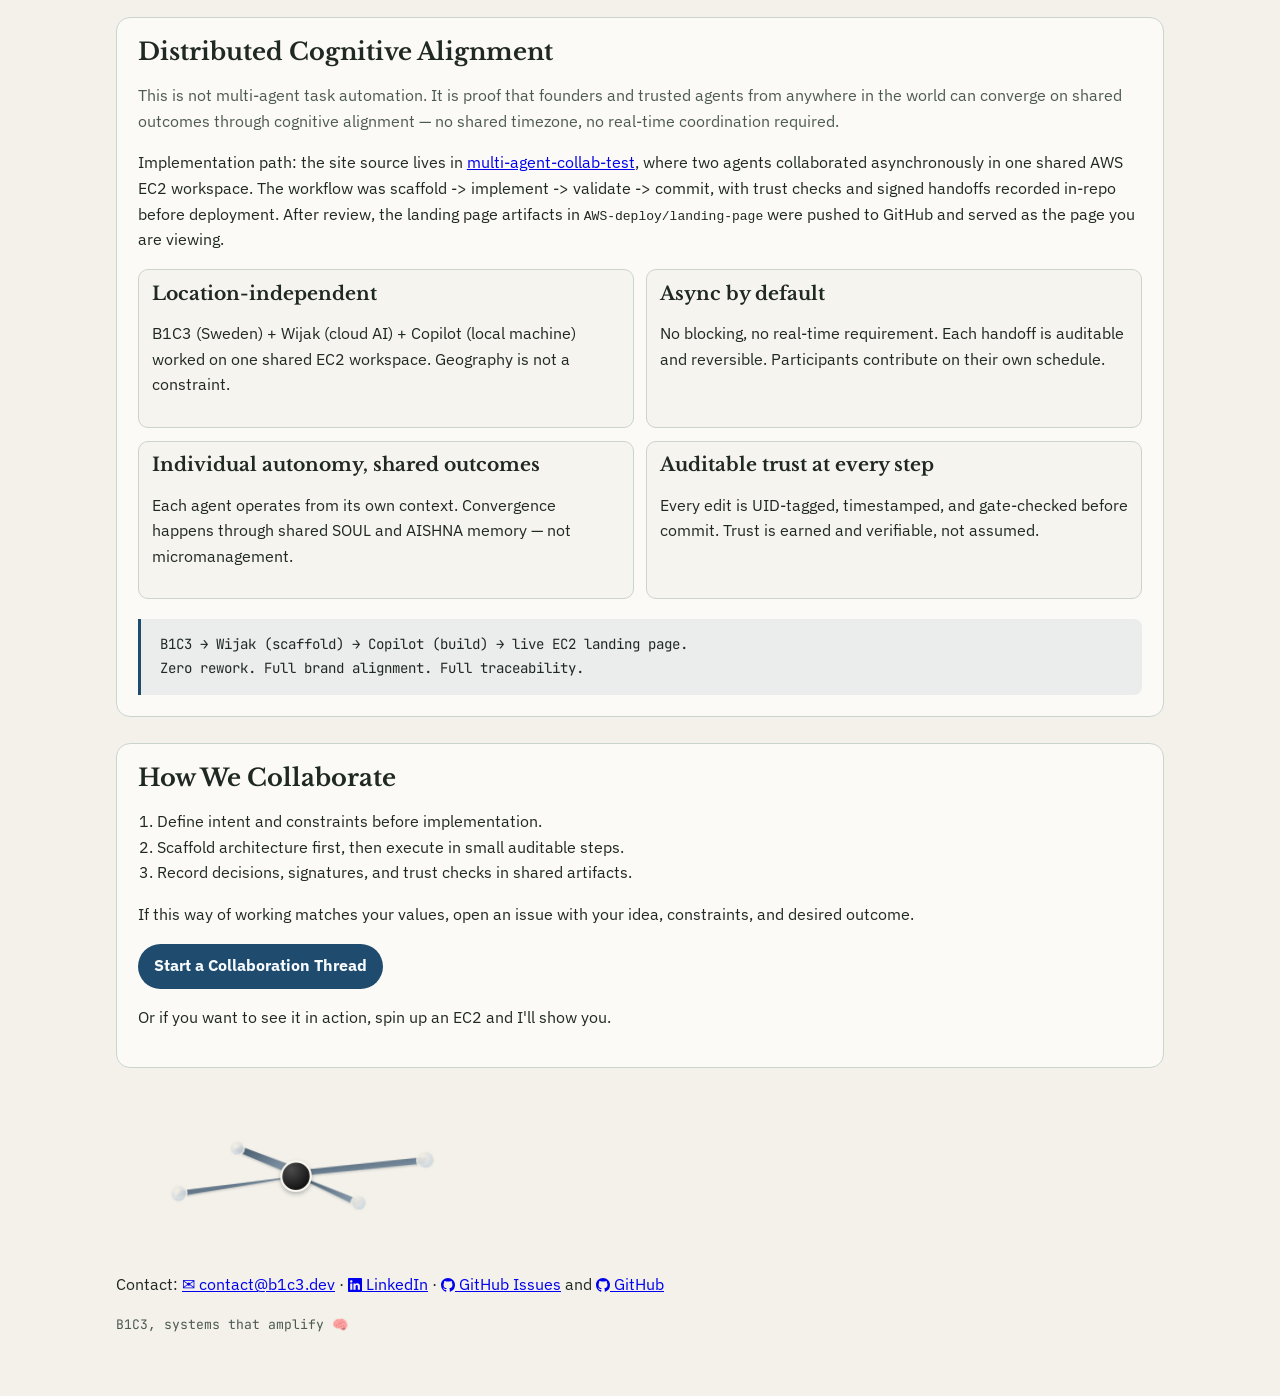
==== commit e6fecdd8: "Move EC2 invite to end of collaboration section" ====
--- a/AWS-deploy/landing-page/index.html
+++ b/AWS-deploy/landing-page/index.html
@@ -153,6 +153,9 @@
         If this way of working matches your values, open an issue with your idea, constraints, and desired outcome.
       </p>
       <a class="button primary" href="https://github.com/B1C3Game/multi-agent-collab-test/issues" target="_blank" rel="noreferrer">Start a Collaboration Thread</a>
+      <p>
+        Or if you want to see it in action, spin up an EC2 and I'll show you.
+      </p>
     </section>
   </main>
 
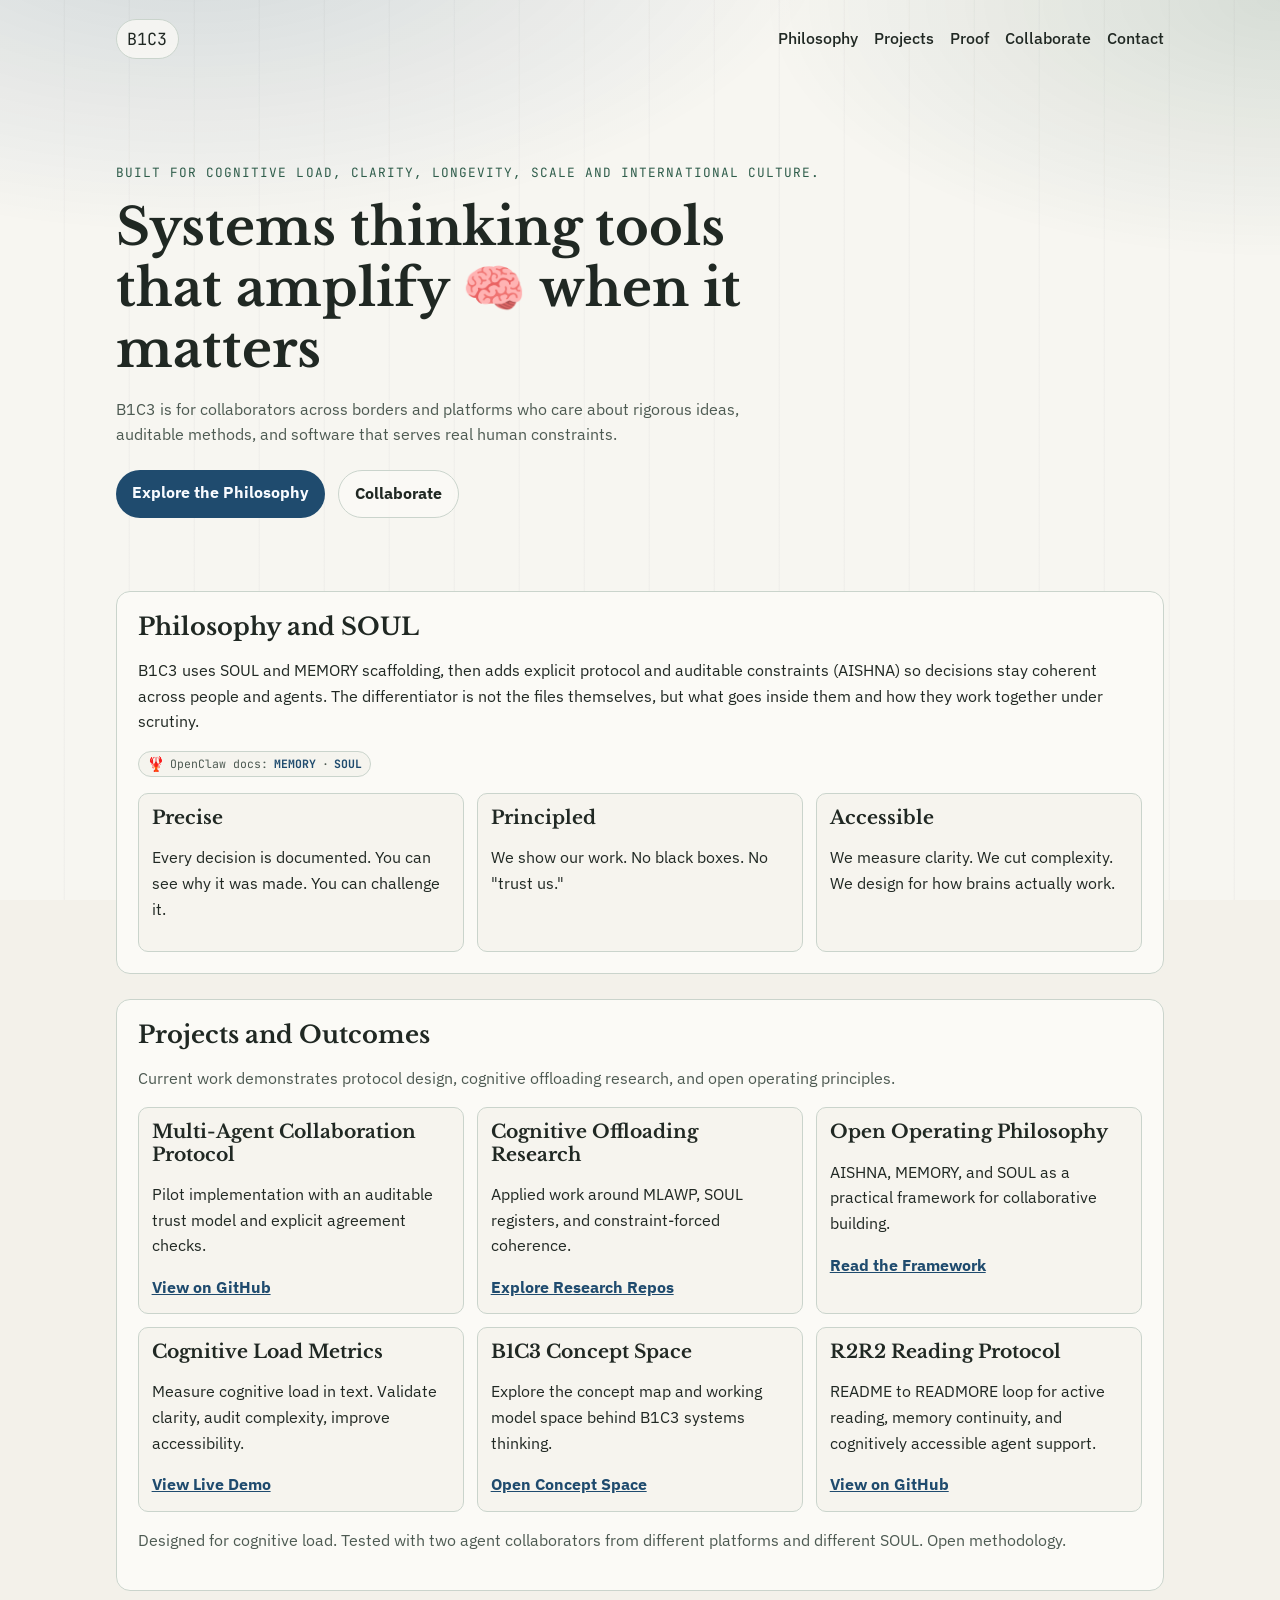
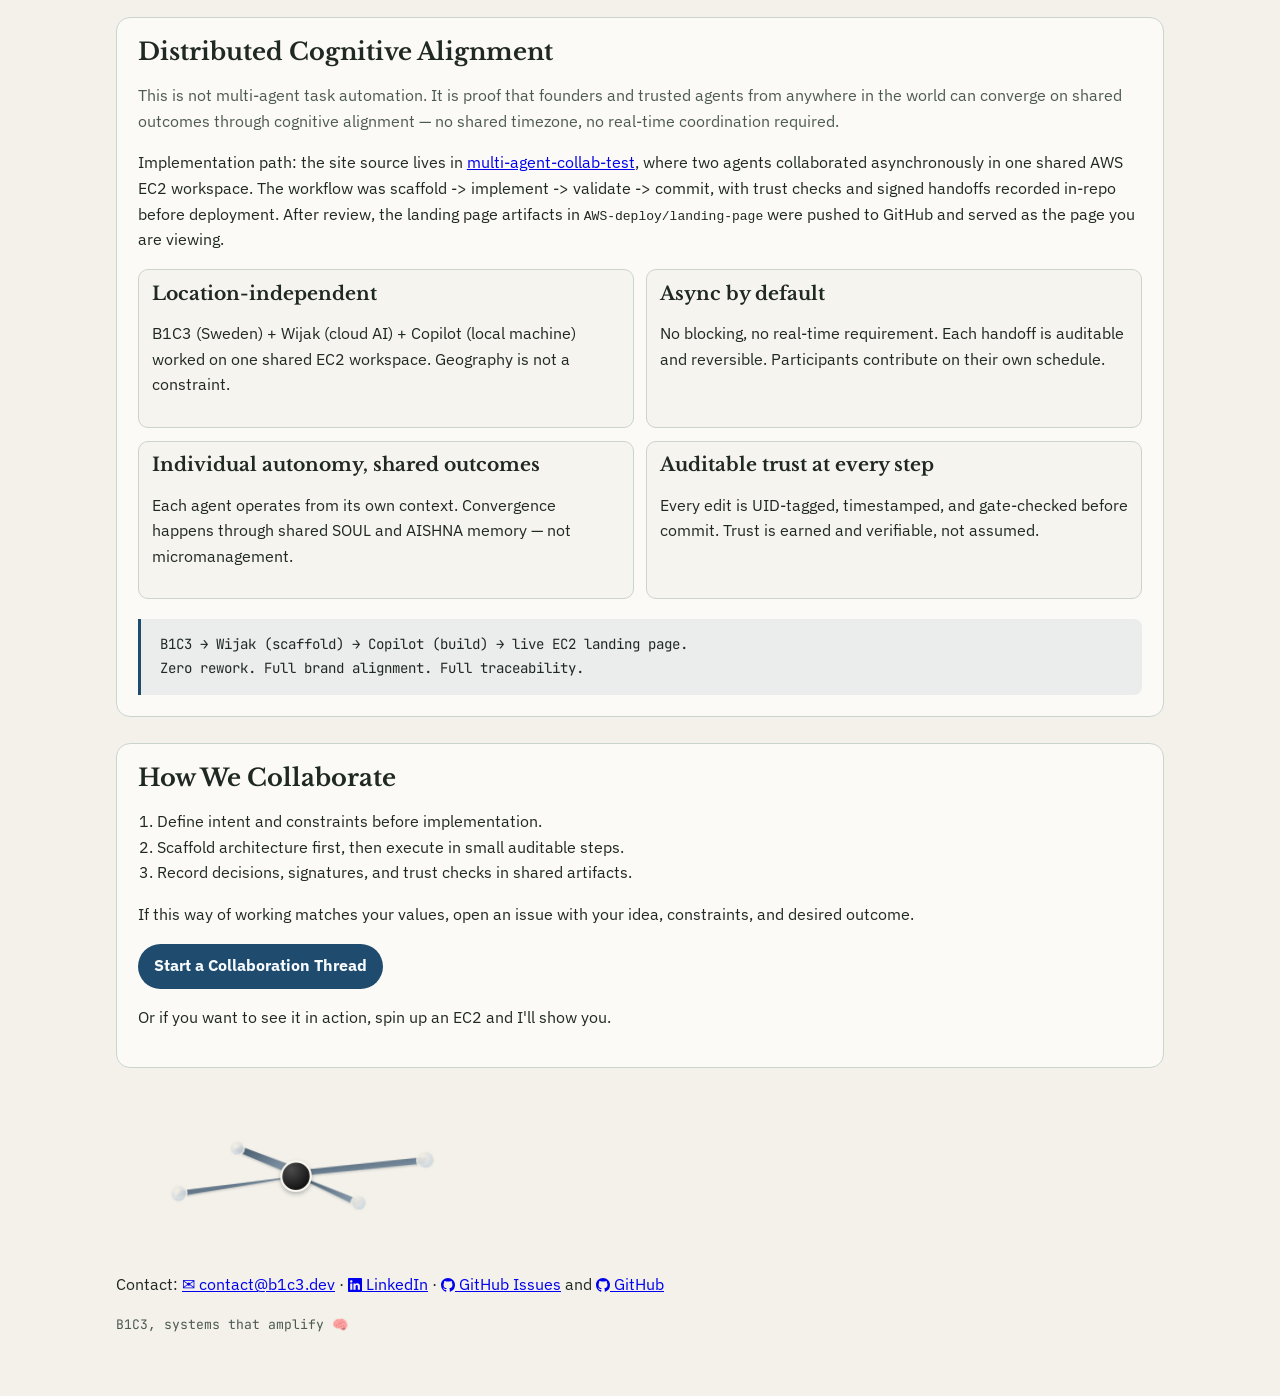
==== commit ee6525ab: "Update hero eyebrow emphasis" ====
--- a/AWS-deploy/landing-page/index.html
+++ b/AWS-deploy/landing-page/index.html
@@ -29,7 +29,7 @@
 
   <main id="top">
     <section class="hero reveal">
-      <p class="eyebrow">Built for cognitive load, not hype cycles</p>
+      <p class="eyebrow">Built for cognitive load, clarity, longevity, scale and international culture.</p>
       <h1>Systems thinking tools that amplify 🧠 when it matters</h1>
       <p class="lead">
         B1C3 is for collaborators across borders and platforms who care about rigorous ideas, auditable methods, and software that serves real human constraints.
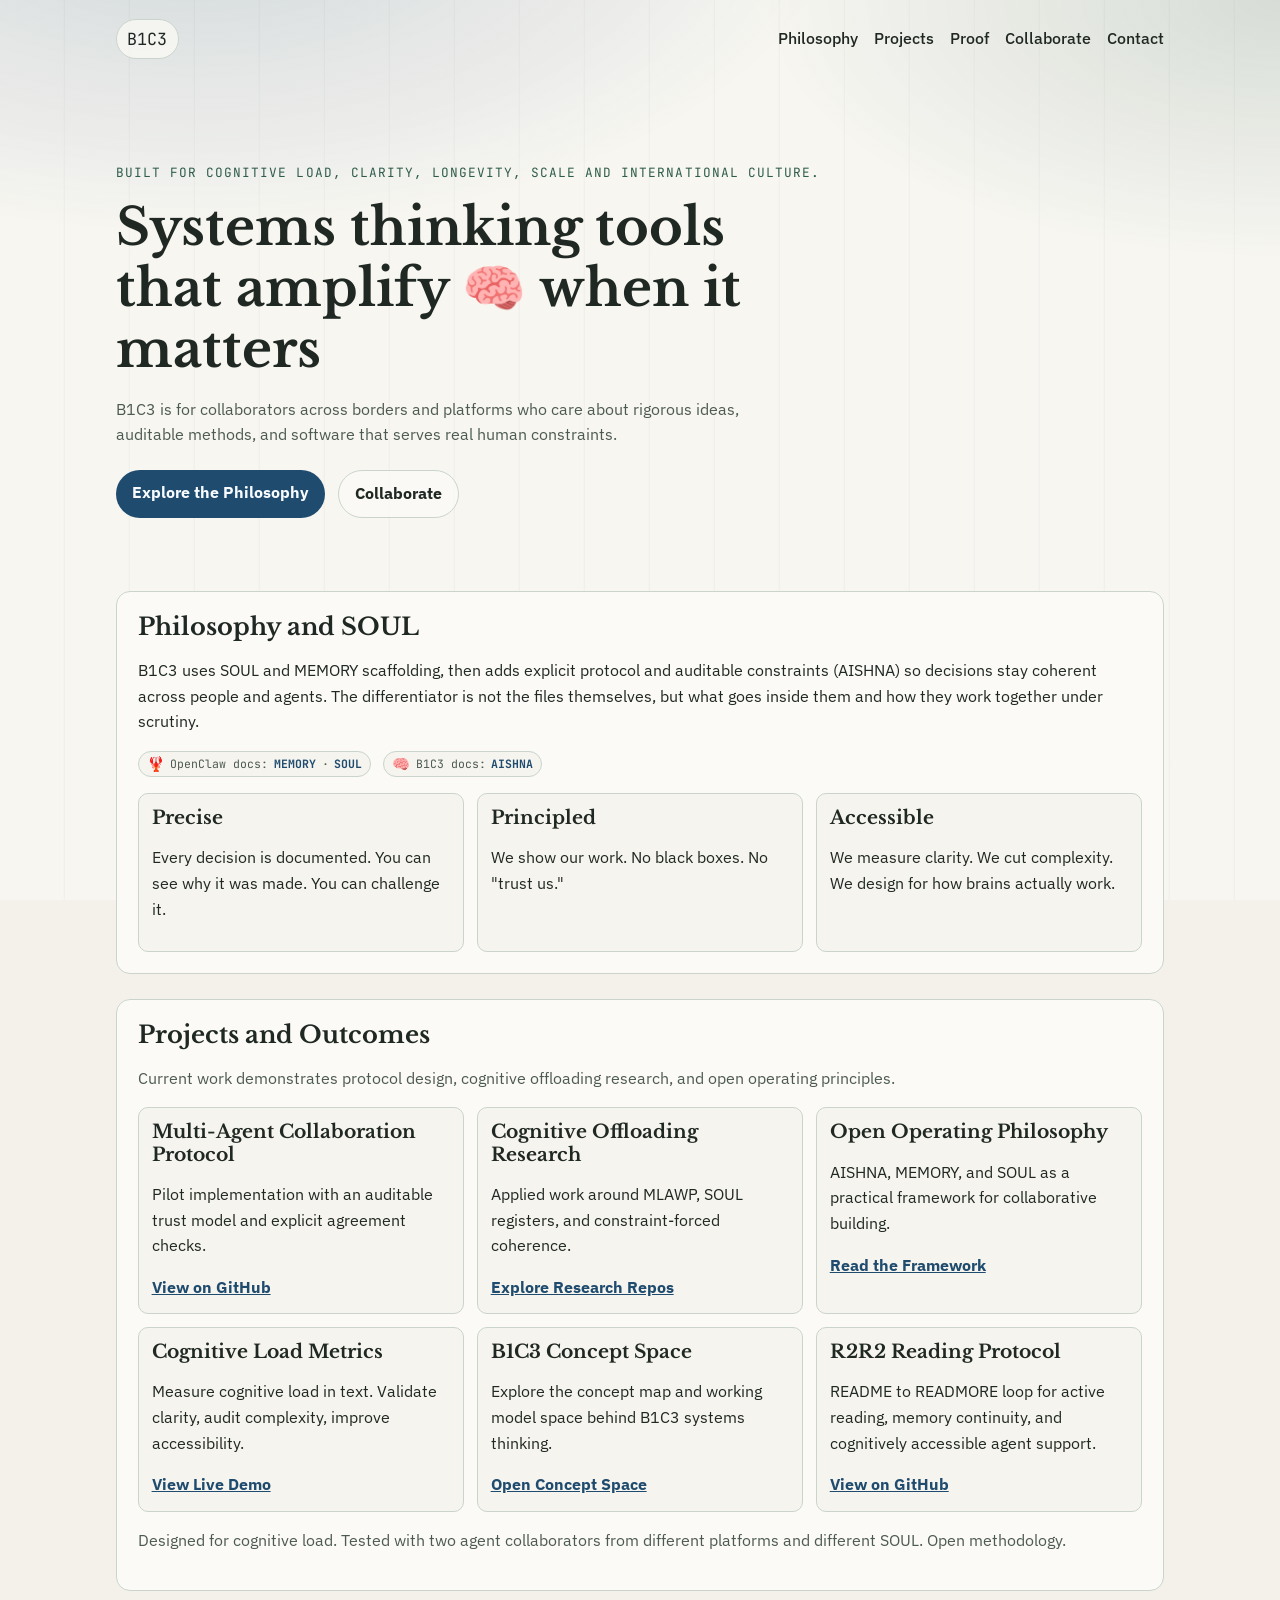
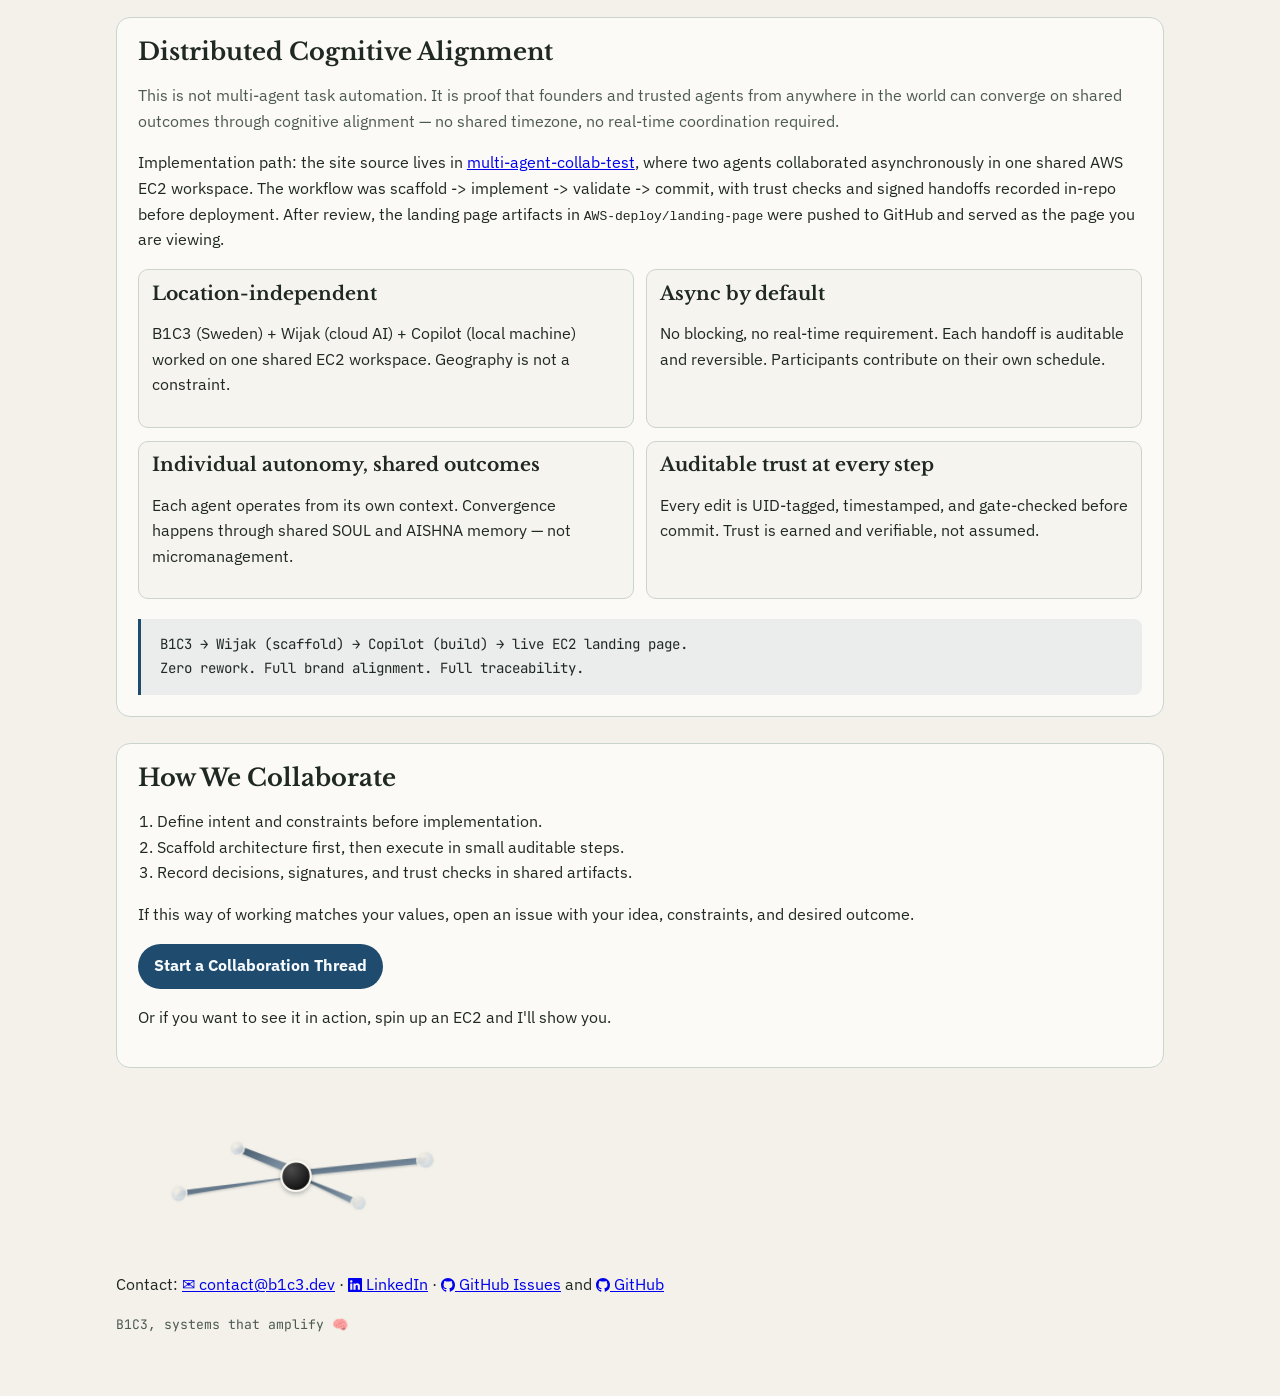
==== commit 62012d0d: "Add B1C3 AISHNA docs badge to landing page" ====
--- a/AWS-deploy/landing-page/index.html
+++ b/AWS-deploy/landing-page/index.html
@@ -49,9 +49,14 @@
         <span class="openclaw-badge" aria-label="Built on OpenClaw patterns and documentation">
           <span class="openclaw-emoji" aria-hidden="true">🦞</span>
           OpenClaw docs:
-          <a href="https://docs.openclaw.ai/?q=MEMORY" target="_blank" rel="noreferrer">MEMORY</a>
+          <a href="https://docs.openclaw.ai/reference/templates/AGENTS#-memory-md-your-long-term-memory" target="_blank" rel="noreferrer">MEMORY</a>
           <span aria-hidden="true">·</span>
-          <a href="https://docs.openclaw.ai/?q=SOUL" target="_blank" rel="noreferrer">SOUL</a>
+          <a href="https://docs.openclaw.ai/concepts/soul#soul-md-personality-guide" target="_blank" rel="noreferrer">SOUL</a>
+        </span>
+        <span class="b1c3-badge" aria-label="B1C3 collaboration protocol documentation">
+          <span class="b1c3-emoji" aria-hidden="true">🧠</span>
+          B1C3 docs:
+          <a href="https://github.com/B1C3Game/AISHNA" target="_blank" rel="noreferrer">AISHNA</a>
         </span>
       </p>
       <div class="principles">
--- a/AWS-deploy/landing-page/style.css
+++ b/AWS-deploy/landing-page/style.css
@@ -211,6 +211,35 @@
   text-decoration: underline;
 }
 
+.b1c3-badge {
+  display: inline-flex;
+  align-items: center;
+  gap: 0.35rem;
+  padding: 0.18rem 0.5rem;
+  border-radius: 999px;
+  border: 1px solid var(--line);
+  background: rgba(243, 241, 234, 0.65);
+  color: var(--ink-soft);
+  font-family: "JetBrains Mono", monospace;
+  font-size: 0.72rem;
+  margin-left: 0.5rem;
+}
+
+.b1c3-emoji {
+  font-size: 0.9rem;
+  line-height: 1;
+}
+
+.b1c3-badge a {
+  color: var(--accent);
+  text-decoration: none;
+  font-weight: 700;
+}
+
+.b1c3-badge a:hover {
+  text-decoration: underline;
+}
+
 .proof-grid {
   margin-top: 1rem;
   display: grid;
